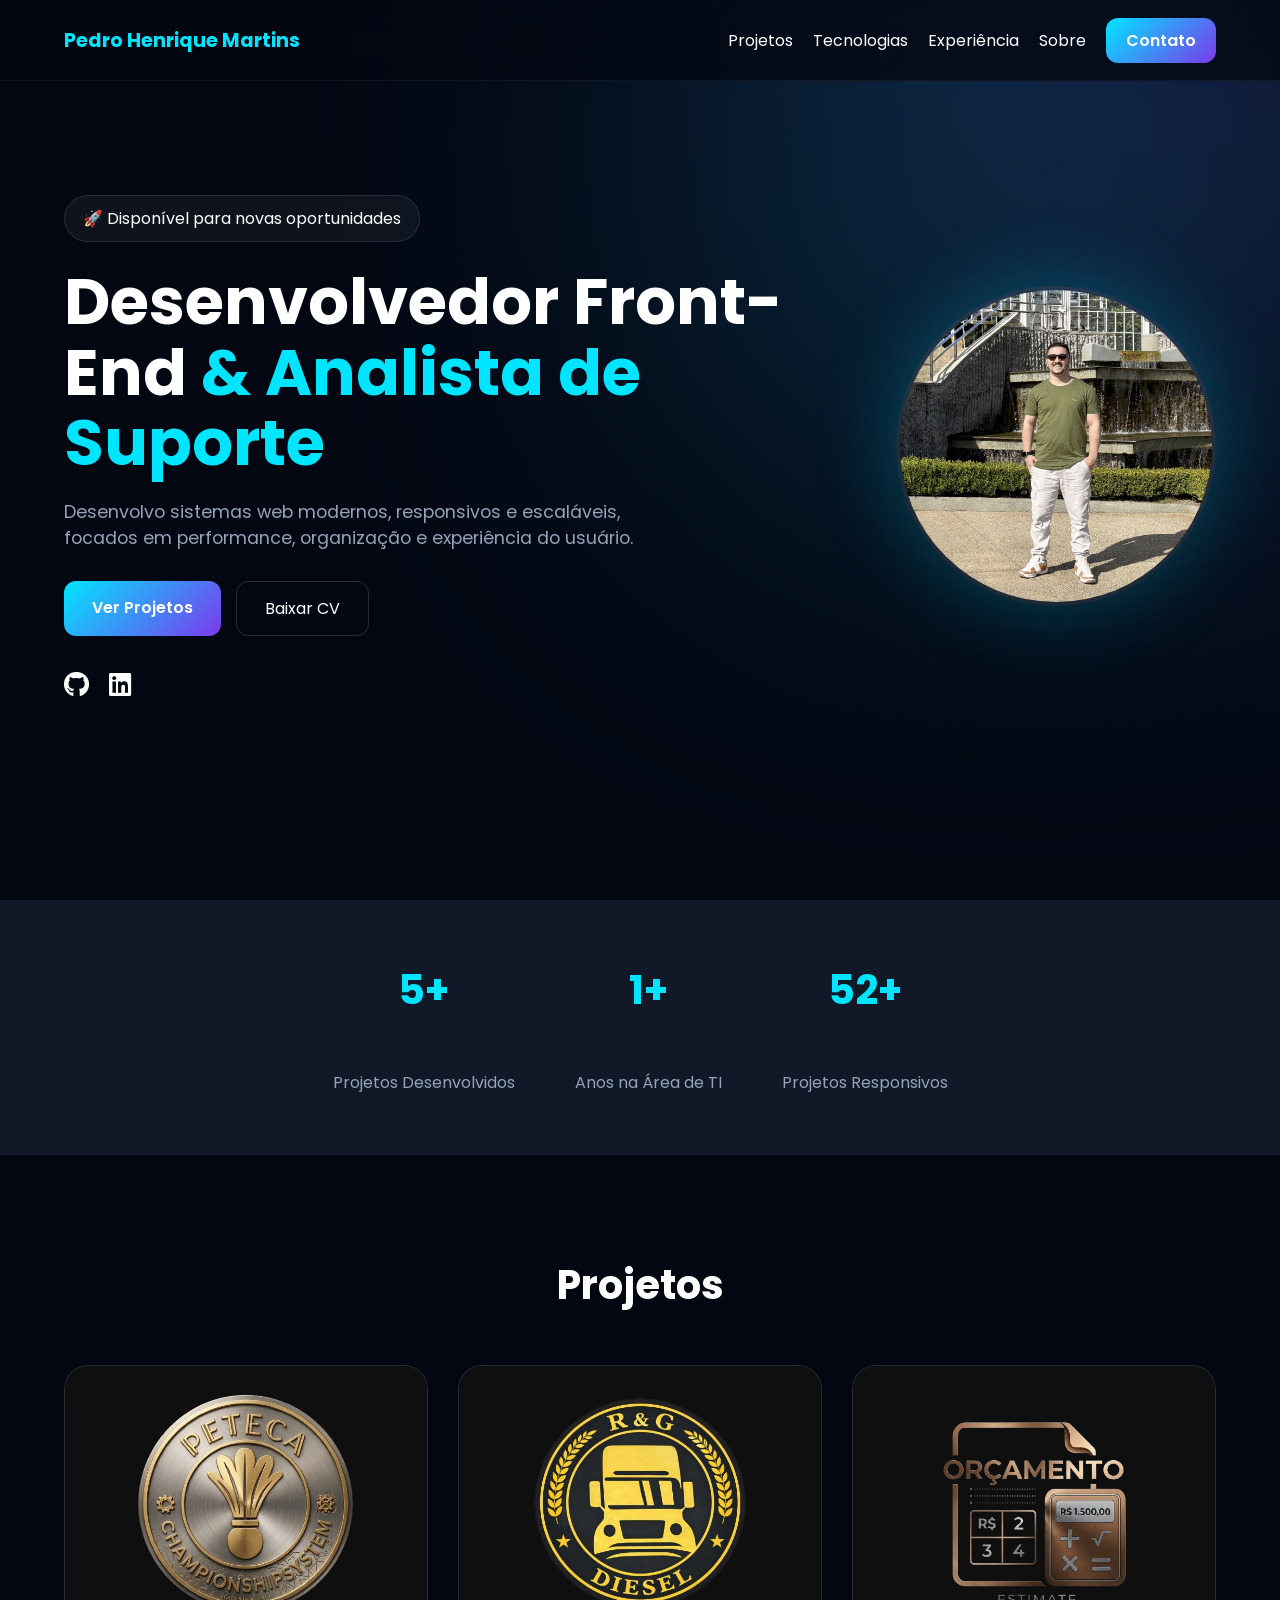
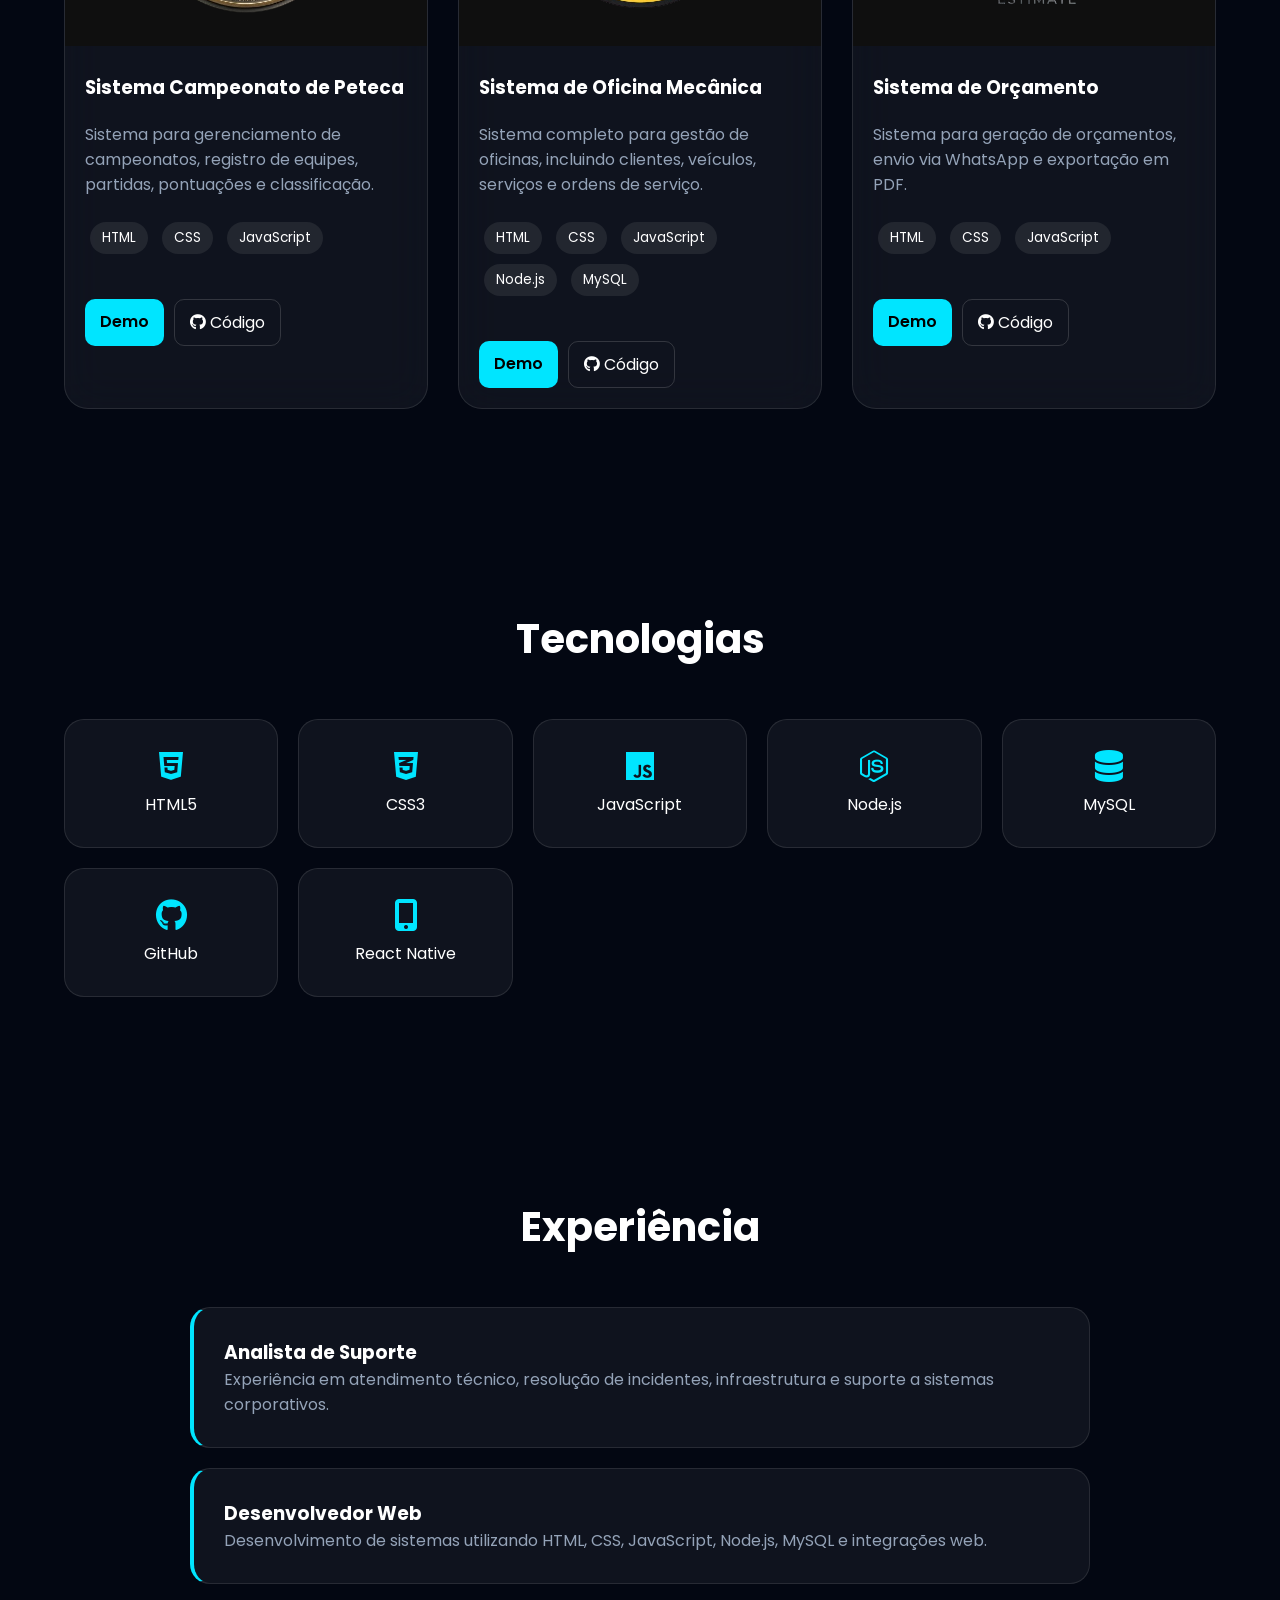
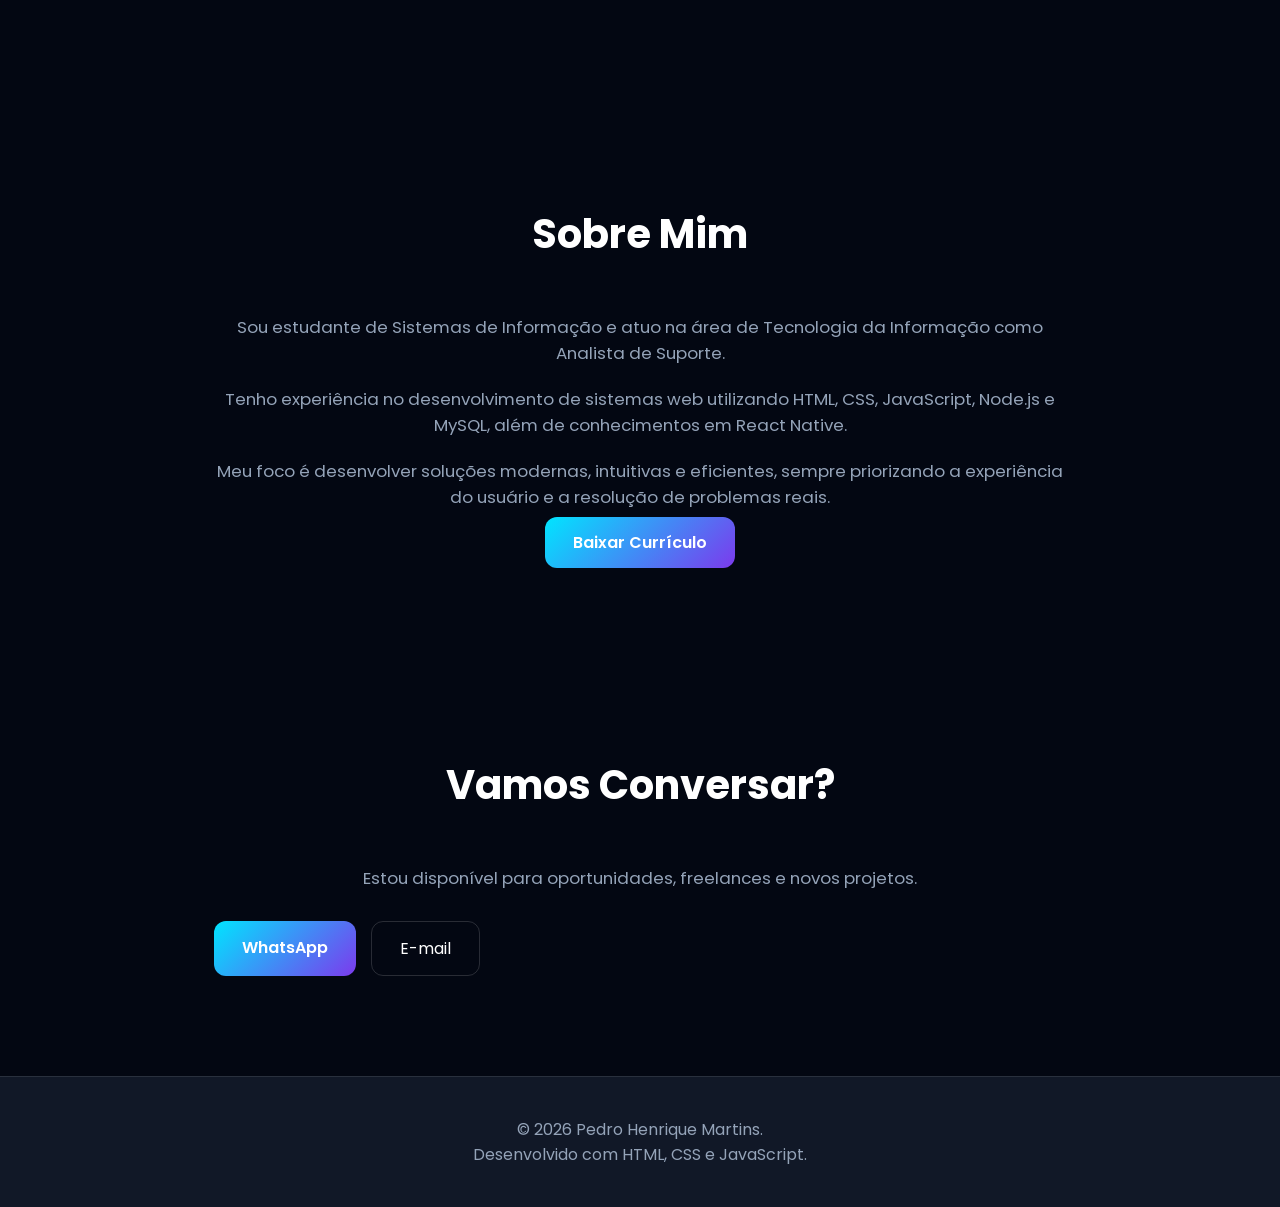
==== index.html @ ca10a2f4 "Primeiro commit" ====
<!DOCTYPE html>
<html lang="pt-BR">

<head>
    <meta charset="UTF-8">
    <meta name="viewport" content="width=device-width, initial-scale=1.0">
    <title>Pedro Henrique Martins | Desenvolvedor Full Stack</title>
    <meta name="description"
        content="Portfólio de Pedro Henrique Martins, Desenvolvedor Full Stack e Analista de Suporte.">
    <link rel="icon" type="image/png" href="pessoal.png">
    <link rel="preconnect" href="https://fonts.googleapis.com">
    <link rel="preconnect" href="https://fonts.gstatic.com" crossorigin>
    <link href="https://fonts.googleapis.com/css2?family=Poppins:wght@300;400;500;600;700;800&display=swap"
        rel="stylesheet">
    <link rel="stylesheet" href="styles.css">
    <link rel="stylesheet" href="https://cdnjs.cloudflare.com/ajax/libs/font-awesome/6.5.2/css/all.min.css">
</head>

<body>

    <!-- HEADER -->
    <header>
        <div class="container header-content">
            <h1>Pedro Henrique Martins</h1>
            <nav>
                <a href="#projetos">Projetos</a>
                <a href="#skills">Tecnologias</a>
                <a href="#experience">Experiência</a>
                <a href="#sobre">Sobre</a>
                <a href="https://wa.me/5531992346270" target="_blank" class="cta-button">
                    Contato
                </a>
            </nav>
        </div>
    </header>

    <!-- HERO -->
    <section class="hero">
        <div class="hero-background"></div>
        <div class="container hero-content">
            <div class="hero-left">
                <span class="badge">
                    🚀 Disponível para novas oportunidades
                </span>
                <h1>
                    Desenvolvedor Front-End
                    <span>& Analista de Suporte</span>
                </h1>
                <p>
                    Desenvolvo sistemas web modernos, responsivos e escaláveis,
                    focados em performance, organização e experiência do usuário.
                </p>
                <div class="hero-buttons">
                    <a href="#projetos" class="btn-primary">
                        Ver Projetos
                    </a>
                    <a href="Curriculo Pedro Henrique Martins.pdf" download class="btn-secondary">
                        Baixar CV
                    </a>
                </div>
                <div class="hero-social">
                    <a href="https://github.com/pedrohmartinsss" target="_blank">
                        <i class="fab fa-github"></i>
                    </a>
                    <a href="https://www.linkedin.com/in/pedro-martins-b8b692201" target="_blank">
                        <i class="fab fa-linkedin"></i>
                    </a>
                </div>
            </div>
            <div class="hero-right">
                <img src="Perfil.jpg" alt="Pedro Henrique Martins">
            </div>
        </div>
    </section>

    <!-- ESTATÍSTICAS -->
    <section class="stats">
        <div class="stat">
            <h2>10+</h2>
            <p>Projetos Desenvolvidos</p>
        </div>
        <div class="stat">
            <h2>2+</h2>
            <p>Anos na Área de TI</p>
        </div>
        <div class="stat">
            <h2>100%</h2>
            <p>Projetos Responsivos</p>
        </div>
    </section>

    <!-- PROJETOS -->
    <section id="projetos">
        <div class="container">
            <h2>Projetos</h2>
            <div class="projetos-grid">

                <!-- PETECA -->
                <div class="projeto-card">
                    <img src="logo peteca.png" alt="Sistema Campeonato de Peteca">
                    <h3>Sistema Campeonato de Peteca</h3>
                    <p>
                        Sistema para gerenciamento de campeonatos,
                        registro de equipes, partidas,
                        pontuações e classificação.
                    </p>
                    <div class="tecnologias">
                        <span>HTML</span>
                        <span>CSS</span>
                        <span>JavaScript</span>
                    </div>
                    <div class="project-links">
                        <a href="https://pedrohmartinsss.github.io/campeonato/menu.html" target="_blank"
                            class="link-demo">
                            Demo
                        </a>
                        <a href="https://github.com/pedrohmartinsss/campeonato" target="_blank" class="link-github">
                            <i class="fab fa-github"></i>
                            Código
                        </a>
                    </div>
                </div>

                <!-- OFICINA -->
                <div class="projeto-card">
                    <img src="logo mecanica 2.png" alt="Sistema de Oficina Mecânica">
                    <h3>Sistema de Oficina Mecânica</h3>
                    <p>
                        Sistema completo para gestão de oficinas,
                        incluindo clientes, veículos,
                        serviços e ordens de serviço.
                    </p>
                    <div class="tecnologias">
                        <span>HTML</span>
                        <span>CSS</span>
                        <span>JavaScript</span>
                        <span>Node.js</span>
                        <span>MySQL</span>
                    </div>
                    <div class="project-links">
                        <a href="https://pedrohenriquemartins1780685422027.2361793.meusitehostgator.com.br"
                            target="_blank" class="link-demo">
                            Demo
                        </a>
                        <a href="https://github.com/pedrohmartinsss/oficina" target="_blank" class="link-github">
                            <i class="fab fa-github"></i>
                            Código
                        </a>
                    </div>
                </div>

                <!-- ORÇAMENTO -->
                <div class="projeto-card">
                    <img src="orcamento.png" alt="Sistema de Orçamento">
                    <h3>Sistema de Orçamento</h3>
                    <p>
                        Sistema para geração de orçamentos,
                        envio via WhatsApp e exportação em PDF.
                    </p>
                    <div class="tecnologias">
                        <span>HTML</span>
                        <span>CSS</span>
                        <span>JavaScript</span>
                    </div>
                    <div class="project-links">
                        <a href="https://pedrohmartinsss.github.io/or-amento/orçamento.html" target="_blank"
                            class="link-demo">
                            Demo
                        </a>
                        <a href="https://github.com/pedrohmartinsss/or-amento" target="_blank" class="link-github">
                            <i class="fab fa-github"></i>
                            Código
                        </a>
                    </div>
                </div>
            </div>
        </div>
    </section>

    <!-- TECNOLOGIAS -->
    <section id="skills">
        <div class="container">
            <h2>Tecnologias</h2>
            <div class="skills-grid">
                <div class="skill">
                    <i class="fab fa-html5"></i>
                    HTML5
                </div>
                <div class="skill">
                    <i class="fab fa-css3-alt"></i>
                    CSS3
                </div>
                <div class="skill">
                    <i class="fab fa-js"></i>
                    JavaScript
                </div>
                <div class="skill">
                    <i class="fab fa-node-js"></i>
                    Node.js
                </div>
                <div class="skill">
                    <i class="fas fa-database"></i>
                    MySQL
                </div>
                <div class="skill">
                    <i class="fab fa-github"></i>
                    GitHub
                </div>
                <div class="skill">
                    <i class="fas fa-mobile-alt"></i>
                    React Native
                </div>
            </div>
        </div>
    </section>

    <!-- EXPERIÊNCIA -->
    <section id="experience">
        <div class="container">
            <h2>Experiência</h2>
            <div class="timeline">
                <div class="timeline-card">
                    <h3>Analista de Suporte</h3>
                    <p>
                        Experiência em atendimento técnico,
                        resolução de incidentes,
                        infraestrutura e suporte a sistemas corporativos.
                    </p>
                </div>
                <div class="timeline-card">
                    <h3>Desenvolvedor Web</h3>
                    <p>
                        Desenvolvimento de sistemas utilizando
                        HTML, CSS, JavaScript,
                        Node.js, MySQL e integrações web.
                    </p>
                </div>
            </div>
        </div>
    </section>

    <!-- SOBRE -->
    <section id="sobre">
        <div class="container about-content">
            <h2>Sobre Mim</h2>
            <p>
                Sou estudante de Sistemas de Informação e atuo na área de Tecnologia da Informação como Analista de
                Suporte.
            </p>
            <p>
                Tenho experiência no desenvolvimento de sistemas web utilizando HTML, CSS, JavaScript, Node.js e MySQL,
                além de conhecimentos em React Native.
            </p>
            <p>
                Meu foco é desenvolver soluções modernas, intuitivas e eficientes, sempre priorizando a experiência do
                usuário e a resolução de problemas reais.
            </p>
            <a href="Curriculo Pedro Henrique Martins.pdf" download class="btn-primary">
                Baixar Currículo
            </a>
        </div>
    </section>

    <!-- CONTATO -->
    <section id="contato">
        <div class="container about-content">
            <h2>Vamos Conversar?</h2>
            <p>
                Estou disponível para oportunidades,
                freelances e novos projetos.
            </p>
            <div class="hero-buttons">
                <a href="https://wa.me/5531992346270" target="_blank" class="btn-primary">
                    WhatsApp
                </a>
                <a href="mailto:pepehenrique007.ph@gmail.com" class="btn-secondary">
                    E-mail
                </a>
            </div>
        </div>
    </section>

    <!-- FOOTER -->
    <footer>
        <div class="container">
            <p>
                © 2026 Pedro Henrique Martins.
            </p>
            <p>
                Desenvolvido com HTML, CSS e JavaScript.
            </p>
        </div>
    </footer>
    <script src="script.js"></script>
</body>

</html>
---- styles.css ----
/* ==========================================
   RESET
========================================== */

* {
    margin: 0;
    padding: 0;
    box-sizing: border-box;
}

html {
    scroll-behavior: smooth;
}

/* ==========================================
   VARIÁVEIS
========================================== */
:root {
    --bg: #030712;
    --bg-secondary: #111827;
    --card-bg: rgba(255, 255, 255, 0.05);
    --border: rgba(255, 255, 255, 0.1);
    --text: #ffffff;
    --text-secondary: #94a3b8;
    --primary: #00e5ff;
    --primary-dark: #00b8d4;
    --accent: #7c3aed;
    --container-width: 1200px;
}

/* ==========================================
   BODY
========================================== */
body {
    font-family: 'Poppins', sans-serif;
    background: var(--bg);
    color: var(--text);
    overflow-x: hidden;
}

/* ==========================================
   CONTAINER
========================================== */
.container {
    max-width: var(--container-width);
    margin: 0 auto;
    padding: 0 24px;
}

/* ==========================================
   HEADER
========================================== */
header {
    position: fixed;
    width: 100%;
    top: 0;
    z-index: 999;
    backdrop-filter: blur(20px);
    background: rgba(3, 7, 18, .75);
    border-bottom: 1px solid rgba(255, 255, 255, .05);
}

.header-content {
    display: flex;
    justify-content: space-between;
    align-items: center;
    min-height: 80px;
}

header h1 {
    color: var(--primary);
    font-size: 1.2rem;
    font-weight: 700;
}

nav {
    display: flex;
    align-items: center;
    gap: 20px;
}

nav a {
    color: white;
    text-decoration: none;
    transition: .3s;
}

nav a:hover {
    color: var(--primary);
}

.cta-button {
    padding: 10px 20px;
    border-radius: 12px;
    background: linear-gradient(135deg,
            var(--primary),
            var(--accent));

    color: white !important;
    font-weight: 600;
}

/* ==========================================
   HERO
========================================== */
.hero {
    min-height: 100vh;
    display: flex;
    align-items: center;
    position: relative;
    overflow: hidden;
    padding-top: 100px;
}

.hero-background {
    position: absolute;
    width: 700px;
    height: 700px;
    background: linear-gradient(45deg,
            var(--primary),
            var(--accent));
    filter: blur(180px);
    opacity: .25;
    top: -250px;
    right: -150px;
}

.hero-content {
    display: flex;
    justify-content: space-between;
    align-items: center;
    gap: 60px;
    position: relative;
    z-index: 2;
}

.hero-left {
    flex: 1;
}

.badge {
    display: inline-flex;
    padding: 10px 18px;
    border-radius: 999px;
    border: 1px solid rgba(255, 255, 255, .1);
    background: rgba(255, 255, 255, .05);
    margin-bottom: 25px;
}

.hero-left h1 {
    font-size: 4rem;
    line-height: 1.1;
    margin-bottom: 20px;
}

.hero-left h1 span {
    color: var(--primary);
}

.hero-left p {
    color: var(--text-secondary);
    font-size: 1.1rem;
    max-width: 600px;
}

.hero-buttons {
    display: flex;
    gap: 15px;
    margin-top: 30px;
    flex-wrap: wrap;
}

.btn-primary {
    text-decoration: none;
    padding: 14px 28px;
    border-radius: 12px;
    background: linear-gradient(135deg,
            var(--primary),
            var(--accent));

    color: white;
    font-weight: 600;
}

.btn-secondary {
    text-decoration: none;
    padding: 14px 28px;
    border-radius: 12px;
    border: 1px solid rgba(255, 255, 255, .15);
    color: white;
}

.hero-right img {
    width: 320px;
    height: 320px;
    object-fit: cover;
    border-radius: 50%;
    border: 4px solid rgba(255, 255, 255, .1);
    box-shadow: 0 0 80px rgba(0, 229, 255, .25);
}

.hero-social {
    margin-top: 30px;
    display: flex;
    gap: 20px;
}

.hero-social a {
    color: white;
    font-size: 1.6rem;
    transition: .3s;
}

.hero-social a:hover {
    color: var(--primary);
    transform: translateY(-3px);
}

/* ==========================================
   STATS
========================================== */
.stats {
    display: flex;
    justify-content: center;
    gap: 60px;
    padding: 60px 20px;
    background: var(--bg-secondary);
}

.stat {
    text-align: center;
}

.stat h2 {
    font-size: 2.5rem;
    color: var(--primary);
}

.stat p {
    color: var(--text-secondary);
}

/* ==========================================
   SEÇÕES
========================================== */
section {
    padding: 100px 0;
}

section h2 {
    text-align: center;
    font-size: 2.5rem;
    margin-bottom: 50px;
}

/* ==========================================
   PROJETOS
========================================== */
.projetos-grid {
    display: grid;
    grid-template-columns: repeat(auto-fit, minmax(320px, 1fr));
    gap: 30px;
}

.projeto-card {
    background: var(--card-bg);
    backdrop-filter: blur(20px);
    border: 1px solid var(--border);
    border-radius: 24px;
    overflow: hidden;
    transition: .4s;
}

.projeto-card:hover {
    transform: translateY(-10px);
    box-shadow: 0 15px 40px rgba(0, 229, 255, .15);
}

.projeto-card img {
    width: 100%;
    height: 280px;
    object-fit: cover;
}

.projeto-card h3 {
    padding: 20px;
}

.projeto-card p {
    padding: 0 20px;
    color: var(--text-secondary);
}

.projeto-card img {
    width: 100%;
    height: 280px;
    object-fit: contain;
    background: #0f0f0f;
    /* ou transparente */
    padding: 10px;
}

.tecnologias {
    padding: 20px;
}

.tecnologias span {
    display: inline-block;
    margin: 5px;
    padding: 6px 12px;
    border-radius: 20px;
    background: rgba(255, 255, 255, .08);
    color: white;
    font-size: .85rem;
}

.project-links {
    display: flex;
    gap: 10px;
    padding: 20px;
}

.link-demo {
    text-decoration: none;
    background: var(--primary);
    color: #000;
    padding: 10px 15px;
    border-radius: 10px;
    font-weight: 600;
}

.link-github {
    text-decoration: none;
    color: white;
    border: 1px solid rgba(255, 255, 255, .15);
    padding: 10px 15px;
    border-radius: 10px;
}

/* ==========================================
   SKILLS
========================================== */
.skills-grid {
    display: grid;
    grid-template-columns: repeat(auto-fit, minmax(180px, 1fr));
    gap: 20px;
}

.skill {
    background: var(--card-bg);
    border: 1px solid var(--border);
    border-radius: 20px;
    padding: 30px;
    text-align: center;
    transition: .3s;
}

.skill:hover {
    transform: translateY(-8px);
    border-color: var(--primary);
}

.skill i {
    font-size: 2rem;
    margin-bottom: 10px;
    color: var(--primary);
    display: block;
}

/* ==========================================
   EXPERIÊNCIA
========================================== */
.timeline {
    max-width: 900px;
    margin: auto;
}

.timeline-card {
    background: var(--card-bg);
    border: 1px solid var(--border);
    border-left: 4px solid var(--primary);
    border-radius: 20px;
    padding: 30px;
    margin-bottom: 20px;
}

.timeline-card p {
    color: var(--text-secondary);
}

/* ==========================================
   SOBRE
========================================== */
.about-content {
    max-width: 900px;
    margin: auto;
    text-align: center;
}

.about-content p {
    color: var(--text-secondary);
    margin-bottom: 20px;
    font-size: 1.05rem;
}

/* ==========================================
   ANIMAÇÕES
========================================== */
.hidden-element {
    opacity: 0;
    transform: translateY(40px);
    transition:
        opacity .8s ease,
        transform .8s ease;
}

.show {
    opacity: 1;
    transform: translateY(0);
}

nav a.active {
    color: var(--primary);
}

/* ==========================================
   FOOTER
========================================== */
footer {
    padding: 40px 20px;
    text-align: center;
    border-top: 1px solid var(--border);
    background: var(--bg-secondary);
}

footer p {
    color: var(--text-secondary);
}

/* ==========================================
   RESPONSIVO
========================================== */
@media (max-width: 768px) {

    .header-content {
        flex-direction: column;
        padding: 20px 0;
    }

    nav {
        flex-wrap: wrap;
        justify-content: center;
    }

    .hero-content {
        flex-direction: column;
        text-align: center;
    }

    .hero-left h1 {
        font-size: 2.6rem;
    }

    .hero-right img {
        width: 220px;
        height: 220px;
    }

    .stats {
        flex-direction: column;
        gap: 20px;
    }

    .project-links {
        flex-direction: column;
    }
}
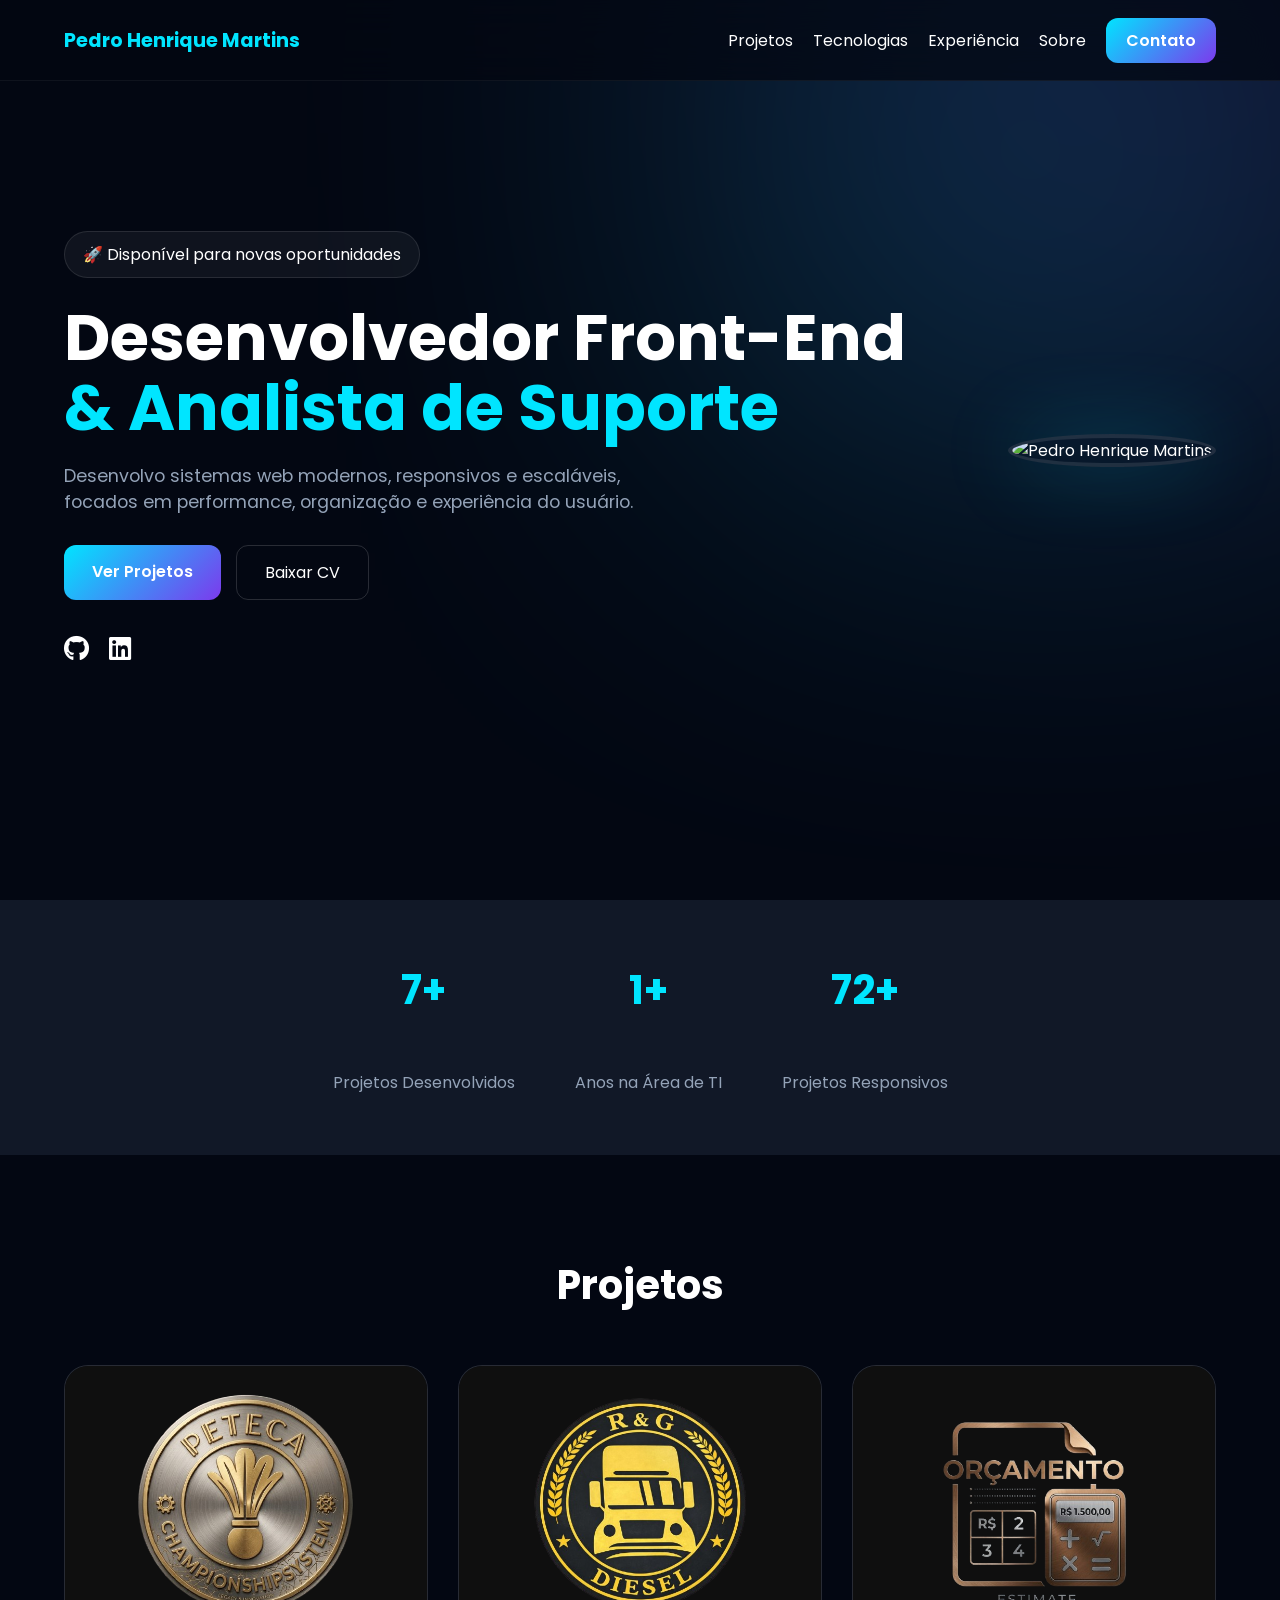
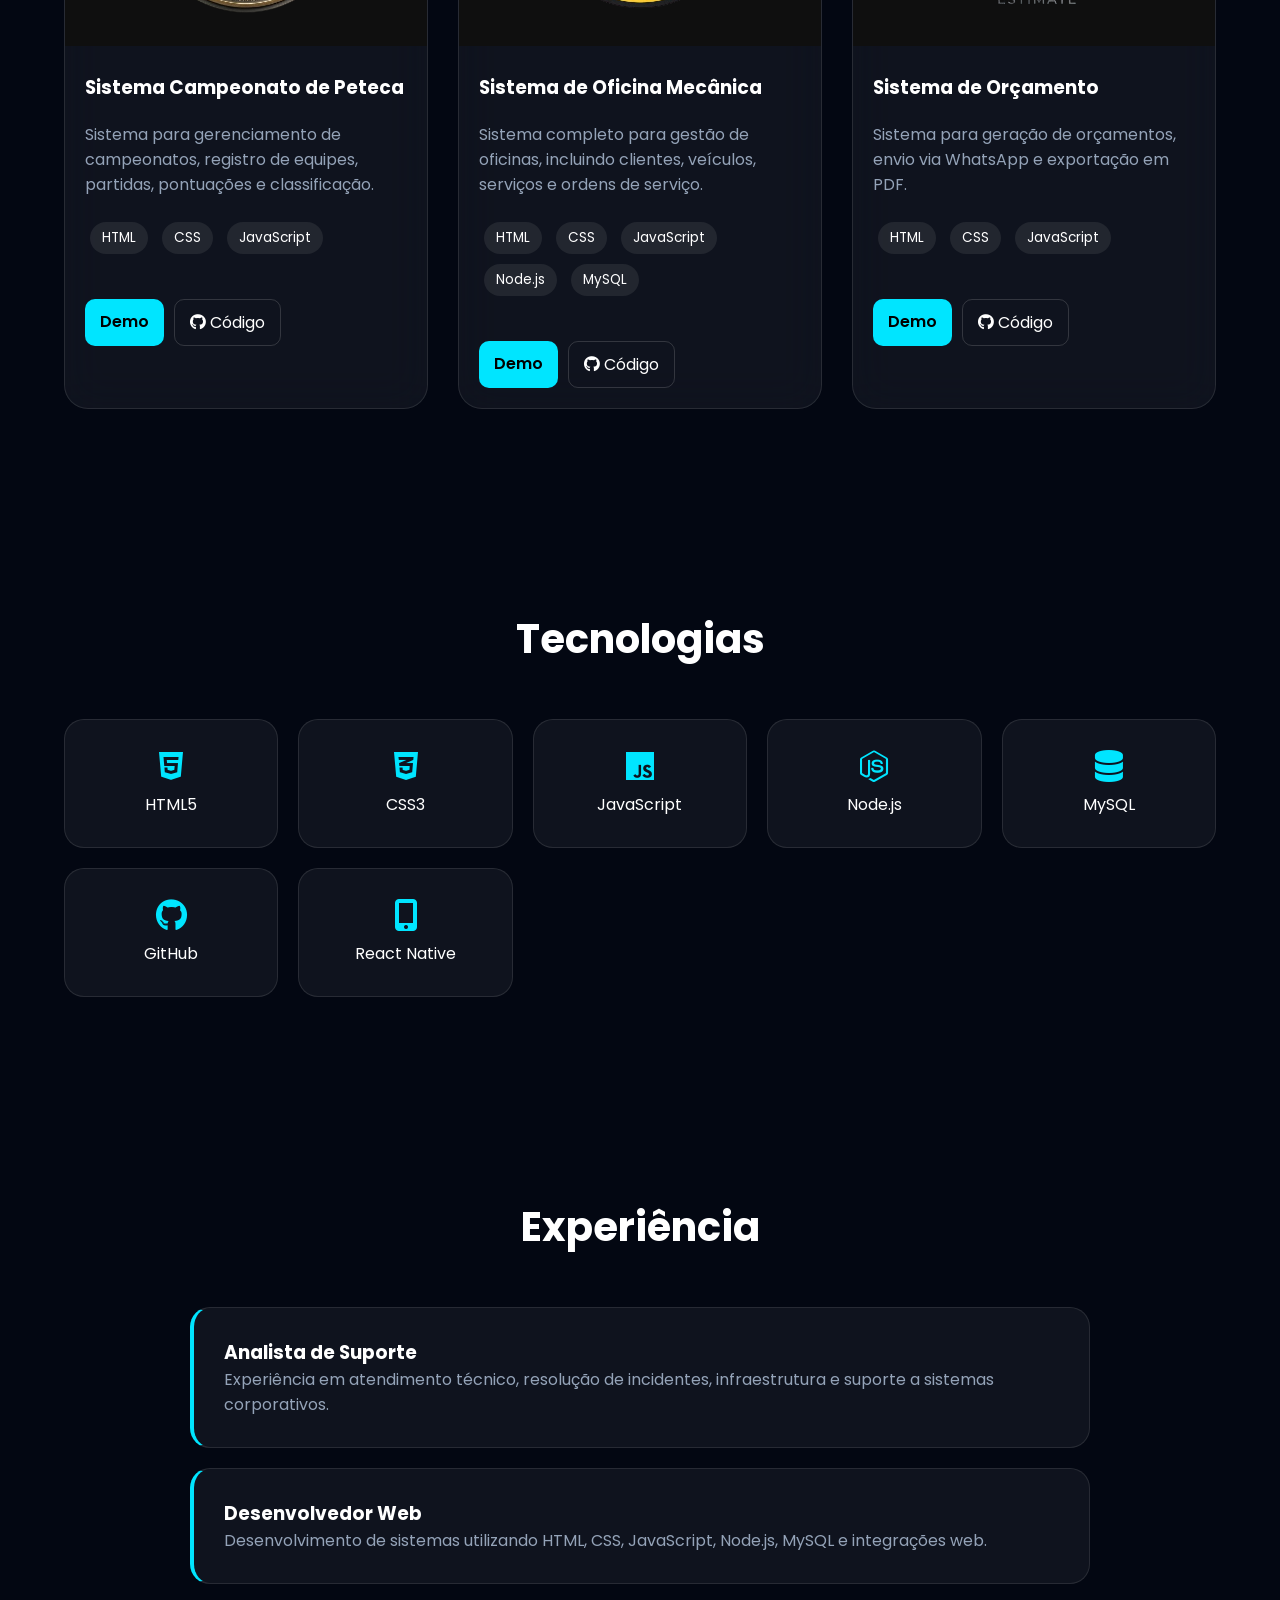
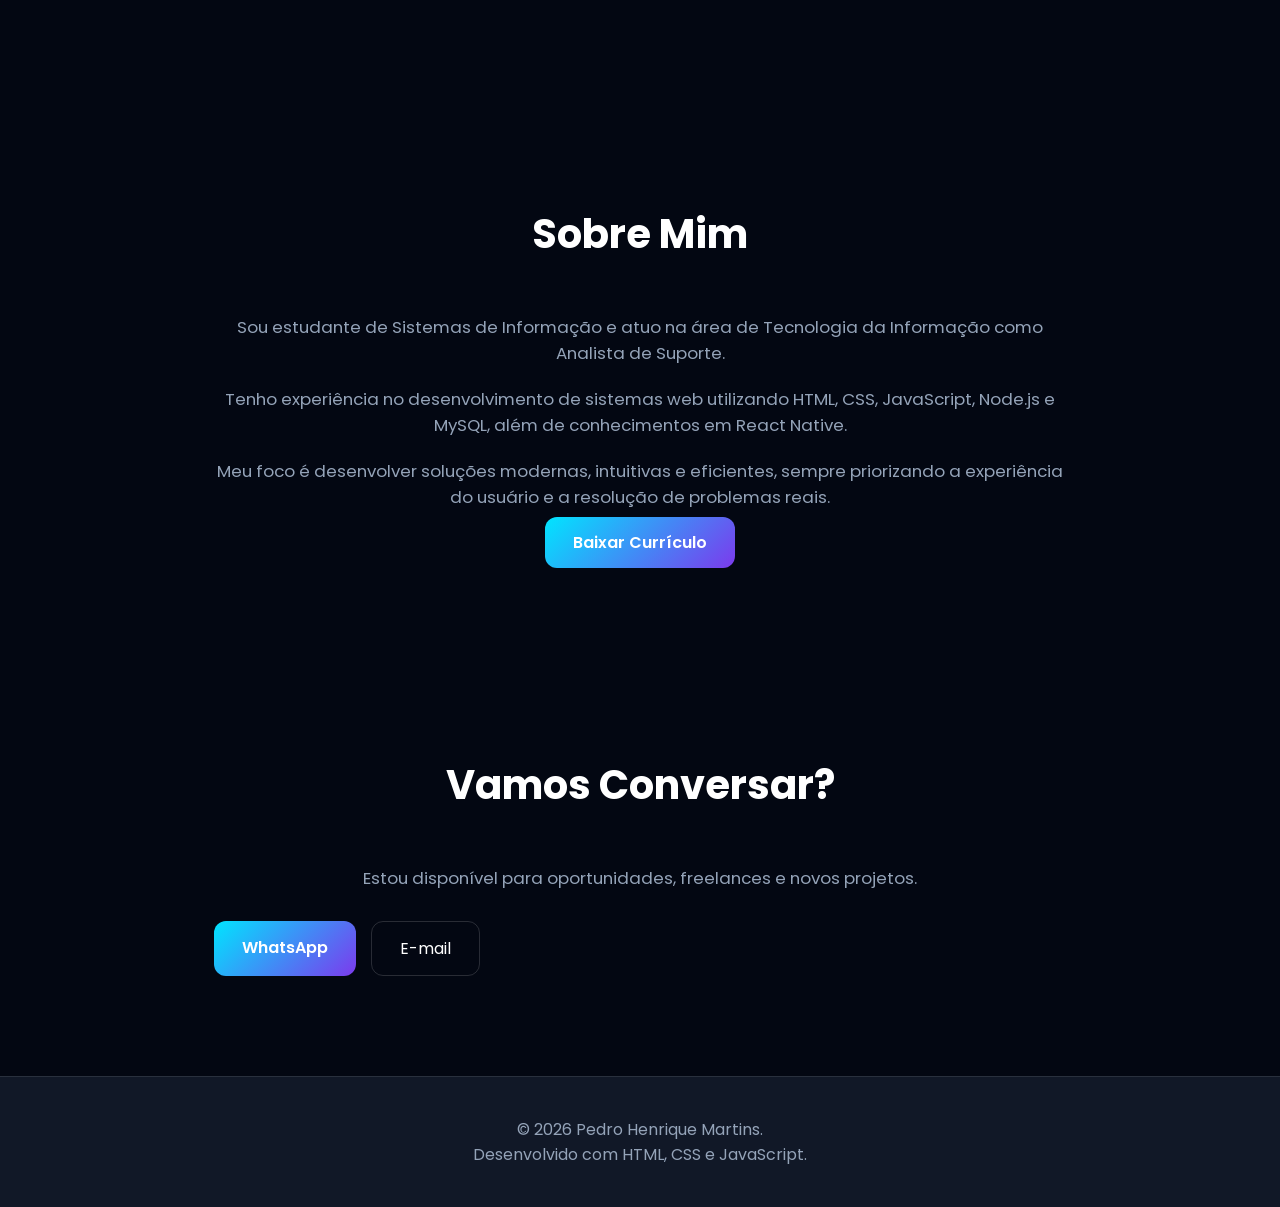
==== commit 9a676a4a: "Alteração dos caminhos dos arquivos" ====
--- a/index.html
+++ b/index.html
@@ -7,12 +7,12 @@
     <title>Pedro Henrique Martins | Desenvolvedor Full Stack</title>
     <meta name="description"
         content="Portfólio de Pedro Henrique Martins, Desenvolvedor Full Stack e Analista de Suporte.">
-    <link rel="icon" type="image/png" href="pessoal.png">
+    <link rel="icon" type="image/png" href="./Imagens/pessoal.png">
     <link rel="preconnect" href="https://fonts.googleapis.com">
     <link rel="preconnect" href="https://fonts.gstatic.com" crossorigin>
     <link href="https://fonts.googleapis.com/css2?family=Poppins:wght@300;400;500;600;700;800&display=swap"
         rel="stylesheet">
-    <link rel="stylesheet" href="styles.css">
+    <link rel="stylesheet" href="./CSS/styles.css">
     <link rel="stylesheet" href="https://cdnjs.cloudflare.com/ajax/libs/font-awesome/6.5.2/css/all.min.css">
 </head>
 
@@ -68,7 +68,7 @@
                 </div>
             </div>
             <div class="hero-right">
-                <img src="Perfil.jpg" alt="Pedro Henrique Martins">
+                <img src="./Images/Perfil.jpg" alt="Pedro Henrique Martins">
             </div>
         </div>
     </section>
@@ -97,7 +97,7 @@
 
                 <!-- PETECA -->
                 <div class="projeto-card">
-                    <img src="logo peteca.png" alt="Sistema Campeonato de Peteca">
+                    <img src="./Imagens/logo peteca.png" alt="Sistema Campeonato de Peteca">
                     <h3>Sistema Campeonato de Peteca</h3>
                     <p>
                         Sistema para gerenciamento de campeonatos,
@@ -123,7 +123,7 @@
 
                 <!-- OFICINA -->
                 <div class="projeto-card">
-                    <img src="logo mecanica 2.png" alt="Sistema de Oficina Mecânica">
+                    <img src="./Imagens/logo mecanica 2.png" alt="Sistema de Oficina Mecânica">
                     <h3>Sistema de Oficina Mecânica</h3>
                     <p>
                         Sistema completo para gestão de oficinas,
@@ -151,7 +151,7 @@
 
                 <!-- ORÇAMENTO -->
                 <div class="projeto-card">
-                    <img src="orcamento.png" alt="Sistema de Orçamento">
+                    <img src="./Imagens/orcamento.png" alt="Sistema de Orçamento">
                     <h3>Sistema de Orçamento</h3>
                     <p>
                         Sistema para geração de orçamentos,
@@ -255,7 +255,7 @@
                 Meu foco é desenvolver soluções modernas, intuitivas e eficientes, sempre priorizando a experiência do
                 usuário e a resolução de problemas reais.
             </p>
-            <a href="Curriculo Pedro Henrique Martins.pdf" download class="btn-primary">
+            <a href="./PDF/Curriculo Pedro Henrique Martins.pdf" download class="btn-primary">
                 Baixar Currículo
             </a>
         </div>
@@ -291,7 +291,7 @@
             </p>
         </div>
     </footer>
-    <script src="script.js"></script>
+    <script src="./JS/script.js"></script>
 </body>
 
 </html>
--- a/CSS/styles.css
+++ b/CSS/styles.css
@@ -0,0 +1,477 @@
+/* ==========================================
+   RESET
+========================================== */
+
+* {
+    margin: 0;
+    padding: 0;
+    box-sizing: border-box;
+}
+
+html {
+    scroll-behavior: smooth;
+}
+
+/* ==========================================
+   VARIÁVEIS
+========================================== */
+:root {
+    --bg: #030712;
+    --bg-secondary: #111827;
+    --card-bg: rgba(255, 255, 255, 0.05);
+    --border: rgba(255, 255, 255, 0.1);
+    --text: #ffffff;
+    --text-secondary: #94a3b8;
+    --primary: #00e5ff;
+    --primary-dark: #00b8d4;
+    --accent: #7c3aed;
+    --container-width: 1200px;
+}
+
+/* ==========================================
+   BODY
+========================================== */
+body {
+    font-family: 'Poppins', sans-serif;
+    background: var(--bg);
+    color: var(--text);
+    overflow-x: hidden;
+}
+
+/* ==========================================
+   CONTAINER
+========================================== */
+.container {
+    max-width: var(--container-width);
+    margin: 0 auto;
+    padding: 0 24px;
+}
+
+/* ==========================================
+   HEADER
+========================================== */
+header {
+    position: fixed;
+    width: 100%;
+    top: 0;
+    z-index: 999;
+    backdrop-filter: blur(20px);
+    background: rgba(3, 7, 18, .75);
+    border-bottom: 1px solid rgba(255, 255, 255, .05);
+}
+
+.header-content {
+    display: flex;
+    justify-content: space-between;
+    align-items: center;
+    min-height: 80px;
+}
+
+header h1 {
+    color: var(--primary);
+    font-size: 1.2rem;
+    font-weight: 700;
+}
+
+nav {
+    display: flex;
+    align-items: center;
+    gap: 20px;
+}
+
+nav a {
+    color: white;
+    text-decoration: none;
+    transition: .3s;
+}
+
+nav a:hover {
+    color: var(--primary);
+}
+
+.cta-button {
+    padding: 10px 20px;
+    border-radius: 12px;
+    background: linear-gradient(135deg,
+            var(--primary),
+            var(--accent));
+
+    color: white !important;
+    font-weight: 600;
+}
+
+/* ==========================================
+   HERO
+========================================== */
+.hero {
+    min-height: 100vh;
+    display: flex;
+    align-items: center;
+    position: relative;
+    overflow: hidden;
+    padding-top: 100px;
+}
+
+.hero-background {
+    position: absolute;
+    width: 700px;
+    height: 700px;
+    background: linear-gradient(45deg,
+            var(--primary),
+            var(--accent));
+    filter: blur(180px);
+    opacity: .25;
+    top: -250px;
+    right: -150px;
+}
+
+.hero-content {
+    display: flex;
+    justify-content: space-between;
+    align-items: center;
+    gap: 60px;
+    position: relative;
+    z-index: 2;
+}
+
+.hero-left {
+    flex: 1;
+}
+
+.badge {
+    display: inline-flex;
+    padding: 10px 18px;
+    border-radius: 999px;
+    border: 1px solid rgba(255, 255, 255, .1);
+    background: rgba(255, 255, 255, .05);
+    margin-bottom: 25px;
+}
+
+.hero-left h1 {
+    font-size: 4rem;
+    line-height: 1.1;
+    margin-bottom: 20px;
+}
+
+.hero-left h1 span {
+    color: var(--primary);
+}
+
+.hero-left p {
+    color: var(--text-secondary);
+    font-size: 1.1rem;
+    max-width: 600px;
+}
+
+.hero-buttons {
+    display: flex;
+    gap: 15px;
+    margin-top: 30px;
+    flex-wrap: wrap;
+}
+
+.btn-primary {
+    text-decoration: none;
+    padding: 14px 28px;
+    border-radius: 12px;
+    background: linear-gradient(135deg,
+            var(--primary),
+            var(--accent));
+
+    color: white;
+    font-weight: 600;
+}
+
+.btn-secondary {
+    text-decoration: none;
+    padding: 14px 28px;
+    border-radius: 12px;
+    border: 1px solid rgba(255, 255, 255, .15);
+    color: white;
+}
+
+.hero-right img {
+    width: 320px;
+    height: 320px;
+    object-fit: cover;
+    border-radius: 50%;
+    border: 4px solid rgba(255, 255, 255, .1);
+    box-shadow: 0 0 80px rgba(0, 229, 255, .25);
+}
+
+.hero-social {
+    margin-top: 30px;
+    display: flex;
+    gap: 20px;
+}
+
+.hero-social a {
+    color: white;
+    font-size: 1.6rem;
+    transition: .3s;
+}
+
+.hero-social a:hover {
+    color: var(--primary);
+    transform: translateY(-3px);
+}
+
+/* ==========================================
+   STATS
+========================================== */
+.stats {
+    display: flex;
+    justify-content: center;
+    gap: 60px;
+    padding: 60px 20px;
+    background: var(--bg-secondary);
+}
+
+.stat {
+    text-align: center;
+}
+
+.stat h2 {
+    font-size: 2.5rem;
+    color: var(--primary);
+}
+
+.stat p {
+    color: var(--text-secondary);
+}
+
+/* ==========================================
+   SEÇÕES
+========================================== */
+section {
+    padding: 100px 0;
+}
+
+section h2 {
+    text-align: center;
+    font-size: 2.5rem;
+    margin-bottom: 50px;
+}
+
+/* ==========================================
+   PROJETOS
+========================================== */
+.projetos-grid {
+    display: grid;
+    grid-template-columns: repeat(auto-fit, minmax(320px, 1fr));
+    gap: 30px;
+}
+
+.projeto-card {
+    background: var(--card-bg);
+    backdrop-filter: blur(20px);
+    border: 1px solid var(--border);
+    border-radius: 24px;
+    overflow: hidden;
+    transition: .4s;
+}
+
+.projeto-card:hover {
+    transform: translateY(-10px);
+    box-shadow: 0 15px 40px rgba(0, 229, 255, .15);
+}
+
+.projeto-card img {
+    width: 100%;
+    height: 280px;
+    object-fit: cover;
+}
+
+.projeto-card h3 {
+    padding: 20px;
+}
+
+.projeto-card p {
+    padding: 0 20px;
+    color: var(--text-secondary);
+}
+
+.projeto-card img {
+    width: 100%;
+    height: 280px;
+    object-fit: contain;
+    background: #0f0f0f;
+    /* ou transparente */
+    padding: 10px;
+}
+
+.tecnologias {
+    padding: 20px;
+}
+
+.tecnologias span {
+    display: inline-block;
+    margin: 5px;
+    padding: 6px 12px;
+    border-radius: 20px;
+    background: rgba(255, 255, 255, .08);
+    color: white;
+    font-size: .85rem;
+}
+
+.project-links {
+    display: flex;
+    gap: 10px;
+    padding: 20px;
+}
+
+.link-demo {
+    text-decoration: none;
+    background: var(--primary);
+    color: #000;
+    padding: 10px 15px;
+    border-radius: 10px;
+    font-weight: 600;
+}
+
+.link-github {
+    text-decoration: none;
+    color: white;
+    border: 1px solid rgba(255, 255, 255, .15);
+    padding: 10px 15px;
+    border-radius: 10px;
+}
+
+/* ==========================================
+   SKILLS
+========================================== */
+.skills-grid {
+    display: grid;
+    grid-template-columns: repeat(auto-fit, minmax(180px, 1fr));
+    gap: 20px;
+}
+
+.skill {
+    background: var(--card-bg);
+    border: 1px solid var(--border);
+    border-radius: 20px;
+    padding: 30px;
+    text-align: center;
+    transition: .3s;
+}
+
+.skill:hover {
+    transform: translateY(-8px);
+    border-color: var(--primary);
+}
+
+.skill i {
+    font-size: 2rem;
+    margin-bottom: 10px;
+    color: var(--primary);
+    display: block;
+}
+
+/* ==========================================
+   EXPERIÊNCIA
+========================================== */
+.timeline {
+    max-width: 900px;
+    margin: auto;
+}
+
+.timeline-card {
+    background: var(--card-bg);
+    border: 1px solid var(--border);
+    border-left: 4px solid var(--primary);
+    border-radius: 20px;
+    padding: 30px;
+    margin-bottom: 20px;
+}
+
+.timeline-card p {
+    color: var(--text-secondary);
+}
+
+/* ==========================================
+   SOBRE
+========================================== */
+.about-content {
+    max-width: 900px;
+    margin: auto;
+    text-align: center;
+}
+
+.about-content p {
+    color: var(--text-secondary);
+    margin-bottom: 20px;
+    font-size: 1.05rem;
+}
+
+/* ==========================================
+   ANIMAÇÕES
+========================================== */
+.hidden-element {
+    opacity: 0;
+    transform: translateY(40px);
+    transition:
+        opacity .8s ease,
+        transform .8s ease;
+}
+
+.show {
+    opacity: 1;
+    transform: translateY(0);
+}
+
+nav a.active {
+    color: var(--primary);
+}
+
+/* ==========================================
+   FOOTER
+========================================== */
+footer {
+    padding: 40px 20px;
+    text-align: center;
+    border-top: 1px solid var(--border);
+    background: var(--bg-secondary);
+}
+
+footer p {
+    color: var(--text-secondary);
+}
+
+/* ==========================================
+   RESPONSIVO
+========================================== */
+@media (max-width: 768px) {
+
+    .header-content {
+        flex-direction: column;
+        padding: 20px 0;
+    }
+
+    nav {
+        flex-wrap: wrap;
+        justify-content: center;
+    }
+
+    .hero-content {
+        flex-direction: column;
+        text-align: center;
+    }
+
+    .hero-left h1 {
+        font-size: 2.6rem;
+    }
+
+    .hero-right img {
+        width: 220px;
+        height: 220px;
+    }
+
+    .stats {
+        flex-direction: column;
+        gap: 20px;
+    }
+
+    .project-links {
+        flex-direction: column;
+    }
+}
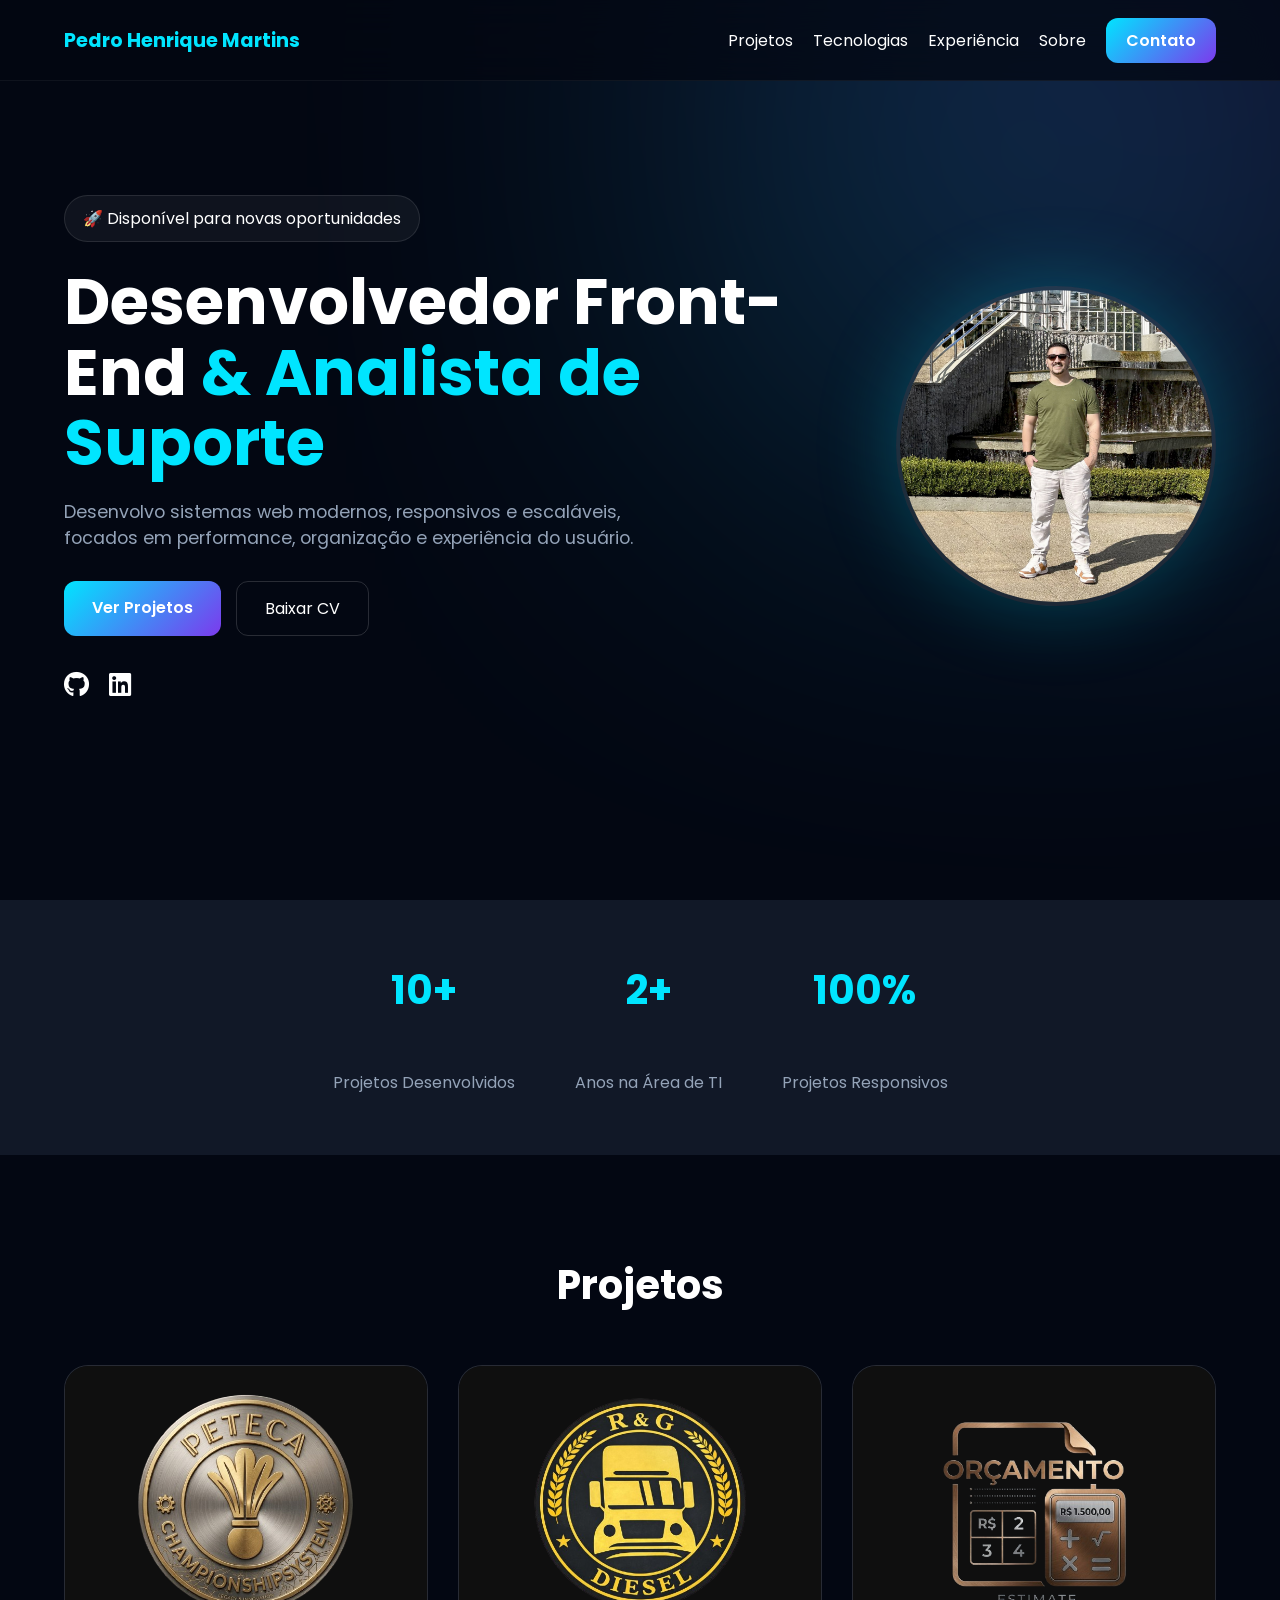
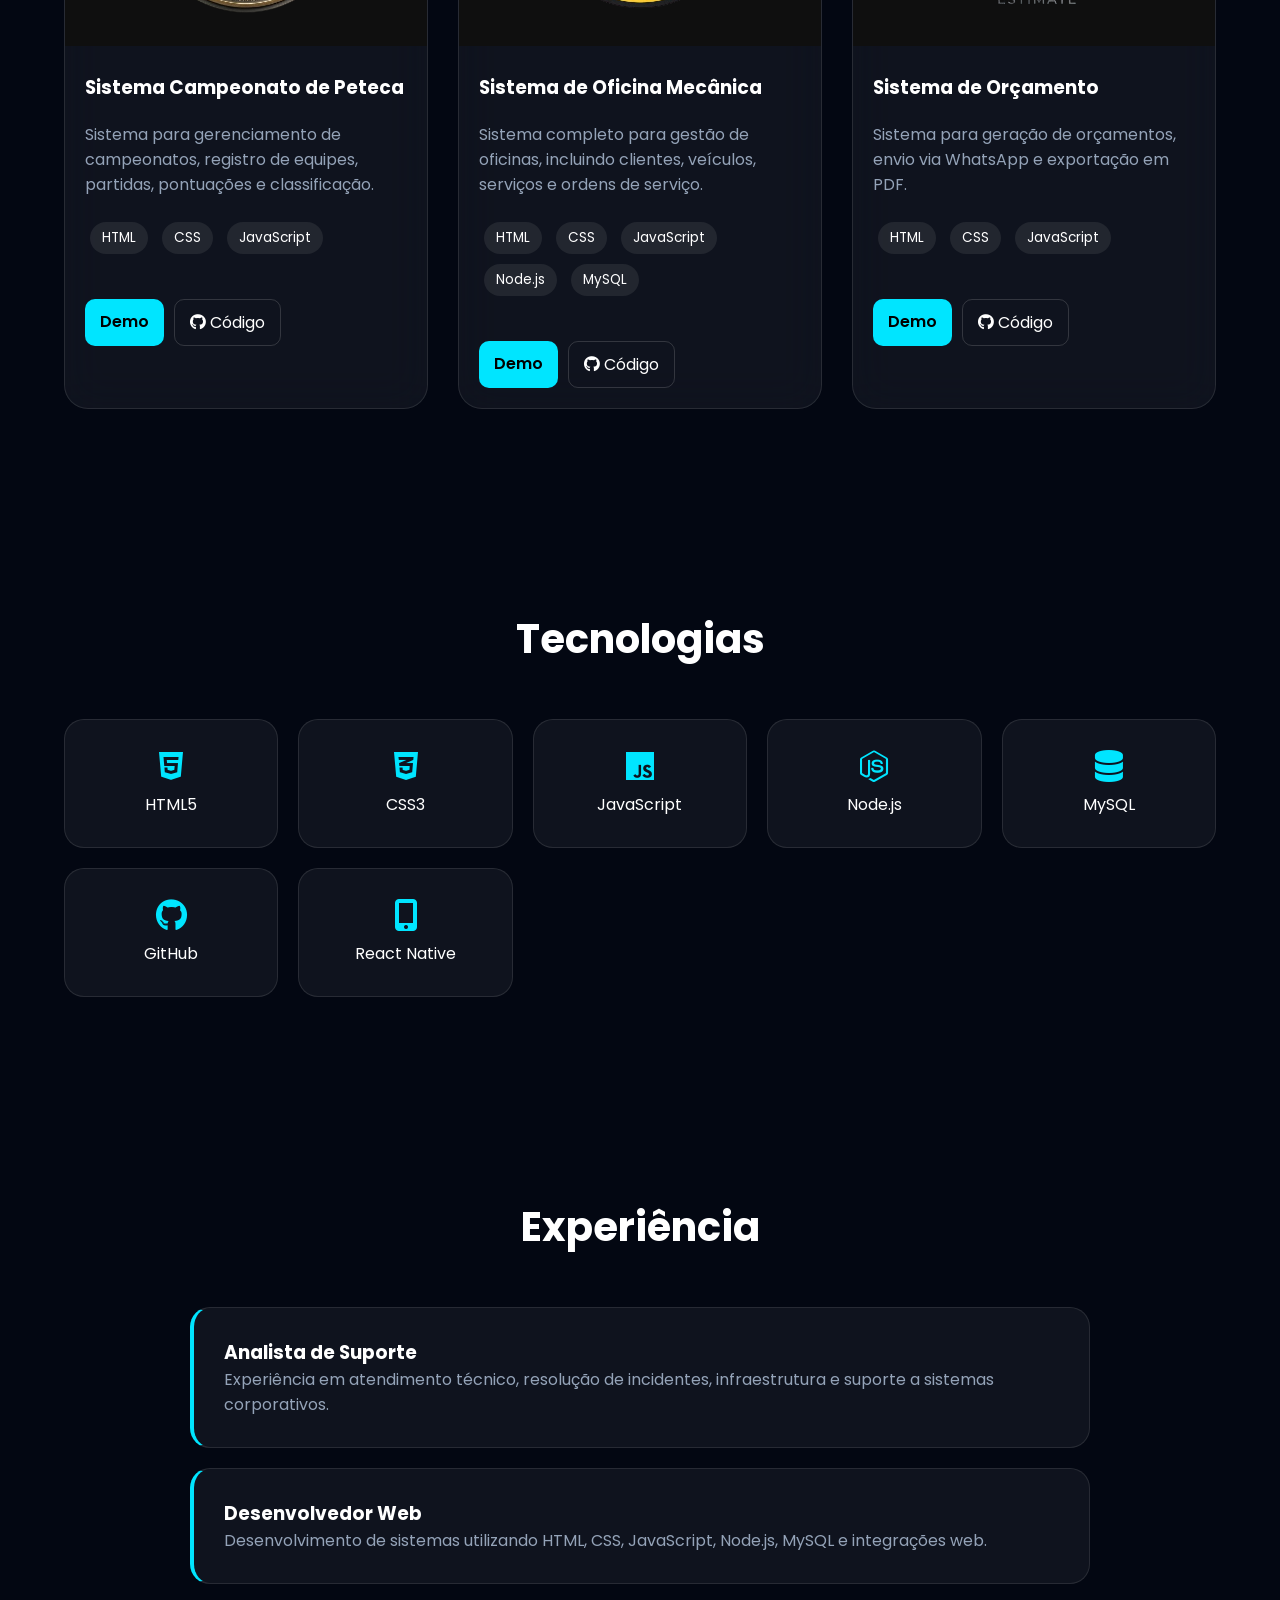
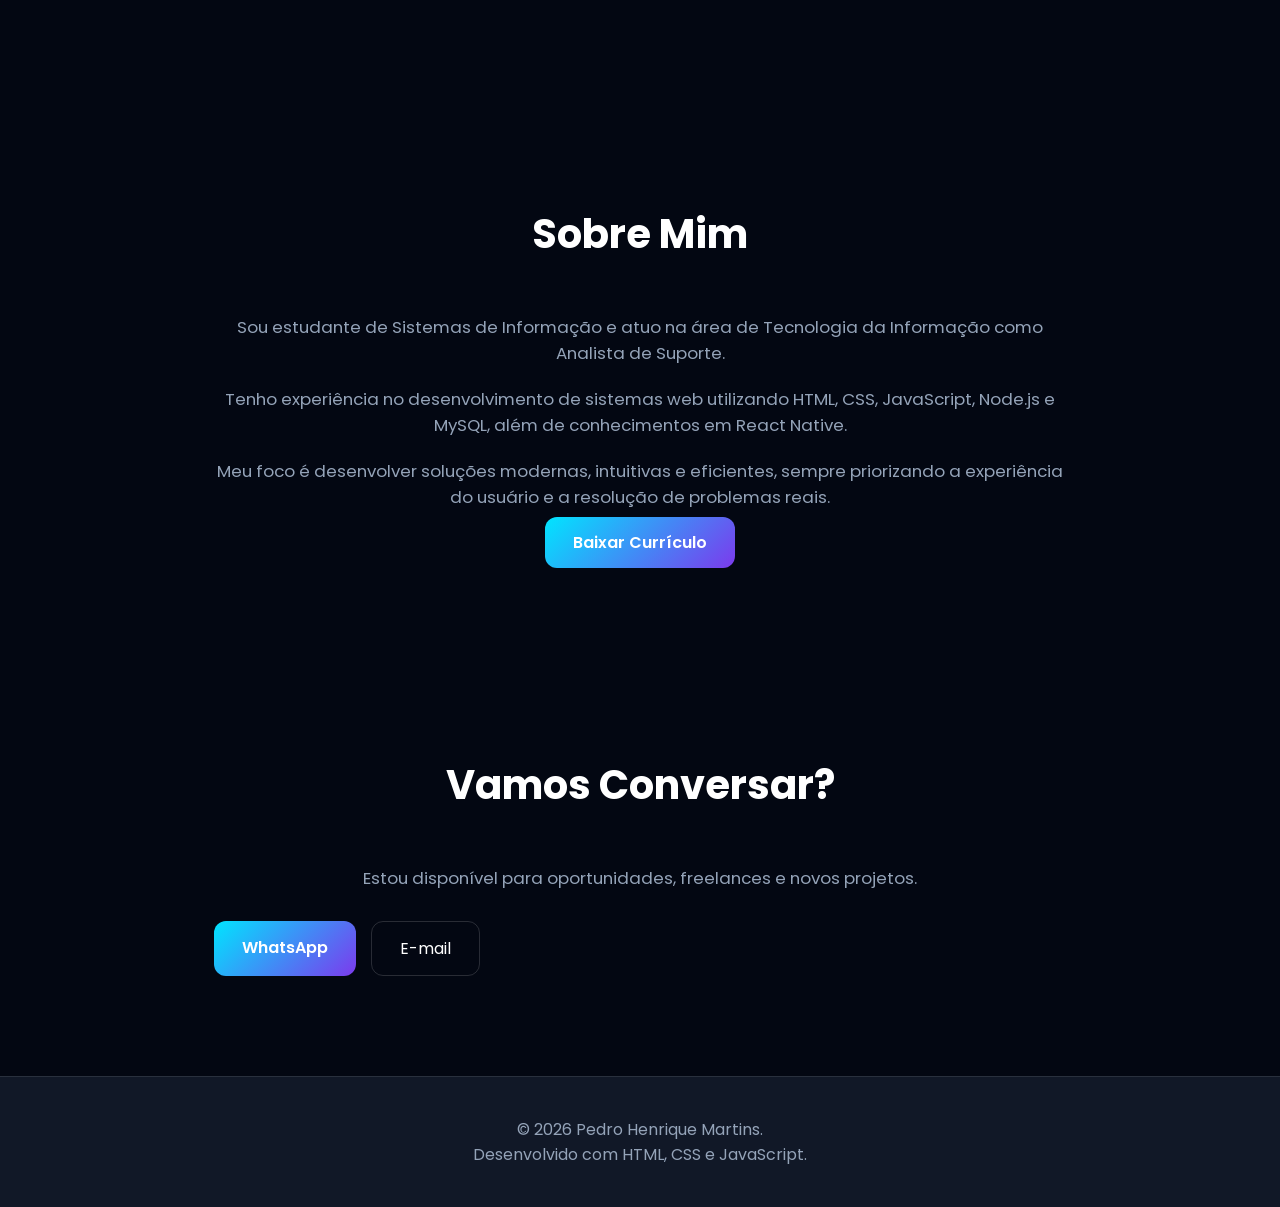
==== commit bdbba595: "Atualizar rotas" ====
--- a/index.html
+++ b/index.html
@@ -7,12 +7,12 @@
     <title>Pedro Henrique Martins | Desenvolvedor Full Stack</title>
     <meta name="description"
         content="Portfólio de Pedro Henrique Martins, Desenvolvedor Full Stack e Analista de Suporte.">
-    <link rel="icon" type="image/png" href="./Imagens/pessoal.png">
+    <link rel="icon" type="image/png" href="pessoal.png">
     <link rel="preconnect" href="https://fonts.googleapis.com">
     <link rel="preconnect" href="https://fonts.gstatic.com" crossorigin>
     <link href="https://fonts.googleapis.com/css2?family=Poppins:wght@300;400;500;600;700;800&display=swap"
         rel="stylesheet">
-    <link rel="stylesheet" href="./CSS/styles.css">
+    <link rel="stylesheet" href="styles.css">
     <link rel="stylesheet" href="https://cdnjs.cloudflare.com/ajax/libs/font-awesome/6.5.2/css/all.min.css">
 </head>
 
@@ -68,7 +68,7 @@
                 </div>
             </div>
             <div class="hero-right">
-                <img src="./Images/Perfil.jpg" alt="Pedro Henrique Martins">
+                <img src="Perfil.jpg" alt="Pedro Henrique Martins">
             </div>
         </div>
     </section>
@@ -97,7 +97,7 @@
 
                 <!-- PETECA -->
                 <div class="projeto-card">
-                    <img src="./Imagens/logo peteca.png" alt="Sistema Campeonato de Peteca">
+                    <img src="logo peteca.png" alt="Sistema Campeonato de Peteca">
                     <h3>Sistema Campeonato de Peteca</h3>
                     <p>
                         Sistema para gerenciamento de campeonatos,
@@ -123,7 +123,7 @@
 
                 <!-- OFICINA -->
                 <div class="projeto-card">
-                    <img src="./Imagens/logo mecanica 2.png" alt="Sistema de Oficina Mecânica">
+                    <img src="logo mecanica 2.png" alt="Sistema de Oficina Mecânica">
                     <h3>Sistema de Oficina Mecânica</h3>
                     <p>
                         Sistema completo para gestão de oficinas,
@@ -151,7 +151,7 @@
 
                 <!-- ORÇAMENTO -->
                 <div class="projeto-card">
-                    <img src="./Imagens/orcamento.png" alt="Sistema de Orçamento">
+                    <img src="orcamento.png" alt="Sistema de Orçamento">
                     <h3>Sistema de Orçamento</h3>
                     <p>
                         Sistema para geração de orçamentos,
@@ -255,7 +255,7 @@
                 Meu foco é desenvolver soluções modernas, intuitivas e eficientes, sempre priorizando a experiência do
                 usuário e a resolução de problemas reais.
             </p>
-            <a href="./PDF/Curriculo Pedro Henrique Martins.pdf" download class="btn-primary">
+            <a href="Curriculo Pedro Henrique Martins.pdf" download class="btn-primary">
                 Baixar Currículo
             </a>
         </div>
@@ -291,7 +291,7 @@
             </p>
         </div>
     </footer>
-    <script src="./JS/script.js"></script>
+    <script src="script.js"></script>
 </body>
 
 </html>
--- a/styles.css
+++ b/styles.css
@@ -0,0 +1,477 @@
+/* ==========================================
+   RESET
+========================================== */
+
+* {
+    margin: 0;
+    padding: 0;
+    box-sizing: border-box;
+}
+
+html {
+    scroll-behavior: smooth;
+}
+
+/* ==========================================
+   VARIÁVEIS
+========================================== */
+:root {
+    --bg: #030712;
+    --bg-secondary: #111827;
+    --card-bg: rgba(255, 255, 255, 0.05);
+    --border: rgba(255, 255, 255, 0.1);
+    --text: #ffffff;
+    --text-secondary: #94a3b8;
+    --primary: #00e5ff;
+    --primary-dark: #00b8d4;
+    --accent: #7c3aed;
+    --container-width: 1200px;
+}
+
+/* ==========================================
+   BODY
+========================================== */
+body {
+    font-family: 'Poppins', sans-serif;
+    background: var(--bg);
+    color: var(--text);
+    overflow-x: hidden;
+}
+
+/* ==========================================
+   CONTAINER
+========================================== */
+.container {
+    max-width: var(--container-width);
+    margin: 0 auto;
+    padding: 0 24px;
+}
+
+/* ==========================================
+   HEADER
+========================================== */
+header {
+    position: fixed;
+    width: 100%;
+    top: 0;
+    z-index: 999;
+    backdrop-filter: blur(20px);
+    background: rgba(3, 7, 18, .75);
+    border-bottom: 1px solid rgba(255, 255, 255, .05);
+}
+
+.header-content {
+    display: flex;
+    justify-content: space-between;
+    align-items: center;
+    min-height: 80px;
+}
+
+header h1 {
+    color: var(--primary);
+    font-size: 1.2rem;
+    font-weight: 700;
+}
+
+nav {
+    display: flex;
+    align-items: center;
+    gap: 20px;
+}
+
+nav a {
+    color: white;
+    text-decoration: none;
+    transition: .3s;
+}
+
+nav a:hover {
+    color: var(--primary);
+}
+
+.cta-button {
+    padding: 10px 20px;
+    border-radius: 12px;
+    background: linear-gradient(135deg,
+            var(--primary),
+            var(--accent));
+
+    color: white !important;
+    font-weight: 600;
+}
+
+/* ==========================================
+   HERO
+========================================== */
+.hero {
+    min-height: 100vh;
+    display: flex;
+    align-items: center;
+    position: relative;
+    overflow: hidden;
+    padding-top: 100px;
+}
+
+.hero-background {
+    position: absolute;
+    width: 700px;
+    height: 700px;
+    background: linear-gradient(45deg,
+            var(--primary),
+            var(--accent));
+    filter: blur(180px);
+    opacity: .25;
+    top: -250px;
+    right: -150px;
+}
+
+.hero-content {
+    display: flex;
+    justify-content: space-between;
+    align-items: center;
+    gap: 60px;
+    position: relative;
+    z-index: 2;
+}
+
+.hero-left {
+    flex: 1;
+}
+
+.badge {
+    display: inline-flex;
+    padding: 10px 18px;
+    border-radius: 999px;
+    border: 1px solid rgba(255, 255, 255, .1);
+    background: rgba(255, 255, 255, .05);
+    margin-bottom: 25px;
+}
+
+.hero-left h1 {
+    font-size: 4rem;
+    line-height: 1.1;
+    margin-bottom: 20px;
+}
+
+.hero-left h1 span {
+    color: var(--primary);
+}
+
+.hero-left p {
+    color: var(--text-secondary);
+    font-size: 1.1rem;
+    max-width: 600px;
+}
+
+.hero-buttons {
+    display: flex;
+    gap: 15px;
+    margin-top: 30px;
+    flex-wrap: wrap;
+}
+
+.btn-primary {
+    text-decoration: none;
+    padding: 14px 28px;
+    border-radius: 12px;
+    background: linear-gradient(135deg,
+            var(--primary),
+            var(--accent));
+
+    color: white;
+    font-weight: 600;
+}
+
+.btn-secondary {
+    text-decoration: none;
+    padding: 14px 28px;
+    border-radius: 12px;
+    border: 1px solid rgba(255, 255, 255, .15);
+    color: white;
+}
+
+.hero-right img {
+    width: 320px;
+    height: 320px;
+    object-fit: cover;
+    border-radius: 50%;
+    border: 4px solid rgba(255, 255, 255, .1);
+    box-shadow: 0 0 80px rgba(0, 229, 255, .25);
+}
+
+.hero-social {
+    margin-top: 30px;
+    display: flex;
+    gap: 20px;
+}
+
+.hero-social a {
+    color: white;
+    font-size: 1.6rem;
+    transition: .3s;
+}
+
+.hero-social a:hover {
+    color: var(--primary);
+    transform: translateY(-3px);
+}
+
+/* ==========================================
+   STATS
+========================================== */
+.stats {
+    display: flex;
+    justify-content: center;
+    gap: 60px;
+    padding: 60px 20px;
+    background: var(--bg-secondary);
+}
+
+.stat {
+    text-align: center;
+}
+
+.stat h2 {
+    font-size: 2.5rem;
+    color: var(--primary);
+}
+
+.stat p {
+    color: var(--text-secondary);
+}
+
+/* ==========================================
+   SEÇÕES
+========================================== */
+section {
+    padding: 100px 0;
+}
+
+section h2 {
+    text-align: center;
+    font-size: 2.5rem;
+    margin-bottom: 50px;
+}
+
+/* ==========================================
+   PROJETOS
+========================================== */
+.projetos-grid {
+    display: grid;
+    grid-template-columns: repeat(auto-fit, minmax(320px, 1fr));
+    gap: 30px;
+}
+
+.projeto-card {
+    background: var(--card-bg);
+    backdrop-filter: blur(20px);
+    border: 1px solid var(--border);
+    border-radius: 24px;
+    overflow: hidden;
+    transition: .4s;
+}
+
+.projeto-card:hover {
+    transform: translateY(-10px);
+    box-shadow: 0 15px 40px rgba(0, 229, 255, .15);
+}
+
+.projeto-card img {
+    width: 100%;
+    height: 280px;
+    object-fit: cover;
+}
+
+.projeto-card h3 {
+    padding: 20px;
+}
+
+.projeto-card p {
+    padding: 0 20px;
+    color: var(--text-secondary);
+}
+
+.projeto-card img {
+    width: 100%;
+    height: 280px;
+    object-fit: contain;
+    background: #0f0f0f;
+    /* ou transparente */
+    padding: 10px;
+}
+
+.tecnologias {
+    padding: 20px;
+}
+
+.tecnologias span {
+    display: inline-block;
+    margin: 5px;
+    padding: 6px 12px;
+    border-radius: 20px;
+    background: rgba(255, 255, 255, .08);
+    color: white;
+    font-size: .85rem;
+}
+
+.project-links {
+    display: flex;
+    gap: 10px;
+    padding: 20px;
+}
+
+.link-demo {
+    text-decoration: none;
+    background: var(--primary);
+    color: #000;
+    padding: 10px 15px;
+    border-radius: 10px;
+    font-weight: 600;
+}
+
+.link-github {
+    text-decoration: none;
+    color: white;
+    border: 1px solid rgba(255, 255, 255, .15);
+    padding: 10px 15px;
+    border-radius: 10px;
+}
+
+/* ==========================================
+   SKILLS
+========================================== */
+.skills-grid {
+    display: grid;
+    grid-template-columns: repeat(auto-fit, minmax(180px, 1fr));
+    gap: 20px;
+}
+
+.skill {
+    background: var(--card-bg);
+    border: 1px solid var(--border);
+    border-radius: 20px;
+    padding: 30px;
+    text-align: center;
+    transition: .3s;
+}
+
+.skill:hover {
+    transform: translateY(-8px);
+    border-color: var(--primary);
+}
+
+.skill i {
+    font-size: 2rem;
+    margin-bottom: 10px;
+    color: var(--primary);
+    display: block;
+}
+
+/* ==========================================
+   EXPERIÊNCIA
+========================================== */
+.timeline {
+    max-width: 900px;
+    margin: auto;
+}
+
+.timeline-card {
+    background: var(--card-bg);
+    border: 1px solid var(--border);
+    border-left: 4px solid var(--primary);
+    border-radius: 20px;
+    padding: 30px;
+    margin-bottom: 20px;
+}
+
+.timeline-card p {
+    color: var(--text-secondary);
+}
+
+/* ==========================================
+   SOBRE
+========================================== */
+.about-content {
+    max-width: 900px;
+    margin: auto;
+    text-align: center;
+}
+
+.about-content p {
+    color: var(--text-secondary);
+    margin-bottom: 20px;
+    font-size: 1.05rem;
+}
+
+/* ==========================================
+   ANIMAÇÕES
+========================================== */
+.hidden-element {
+    opacity: 0;
+    transform: translateY(40px);
+    transition:
+        opacity .8s ease,
+        transform .8s ease;
+}
+
+.show {
+    opacity: 1;
+    transform: translateY(0);
+}
+
+nav a.active {
+    color: var(--primary);
+}
+
+/* ==========================================
+   FOOTER
+========================================== */
+footer {
+    padding: 40px 20px;
+    text-align: center;
+    border-top: 1px solid var(--border);
+    background: var(--bg-secondary);
+}
+
+footer p {
+    color: var(--text-secondary);
+}
+
+/* ==========================================
+   RESPONSIVO
+========================================== */
+@media (max-width: 768px) {
+
+    .header-content {
+        flex-direction: column;
+        padding: 20px 0;
+    }
+
+    nav {
+        flex-wrap: wrap;
+        justify-content: center;
+    }
+
+    .hero-content {
+        flex-direction: column;
+        text-align: center;
+    }
+
+    .hero-left h1 {
+        font-size: 2.6rem;
+    }
+
+    .hero-right img {
+        width: 220px;
+        height: 220px;
+    }
+
+    .stats {
+        flex-direction: column;
+        gap: 20px;
+    }
+
+    .project-links {
+        flex-direction: column;
+    }
+}
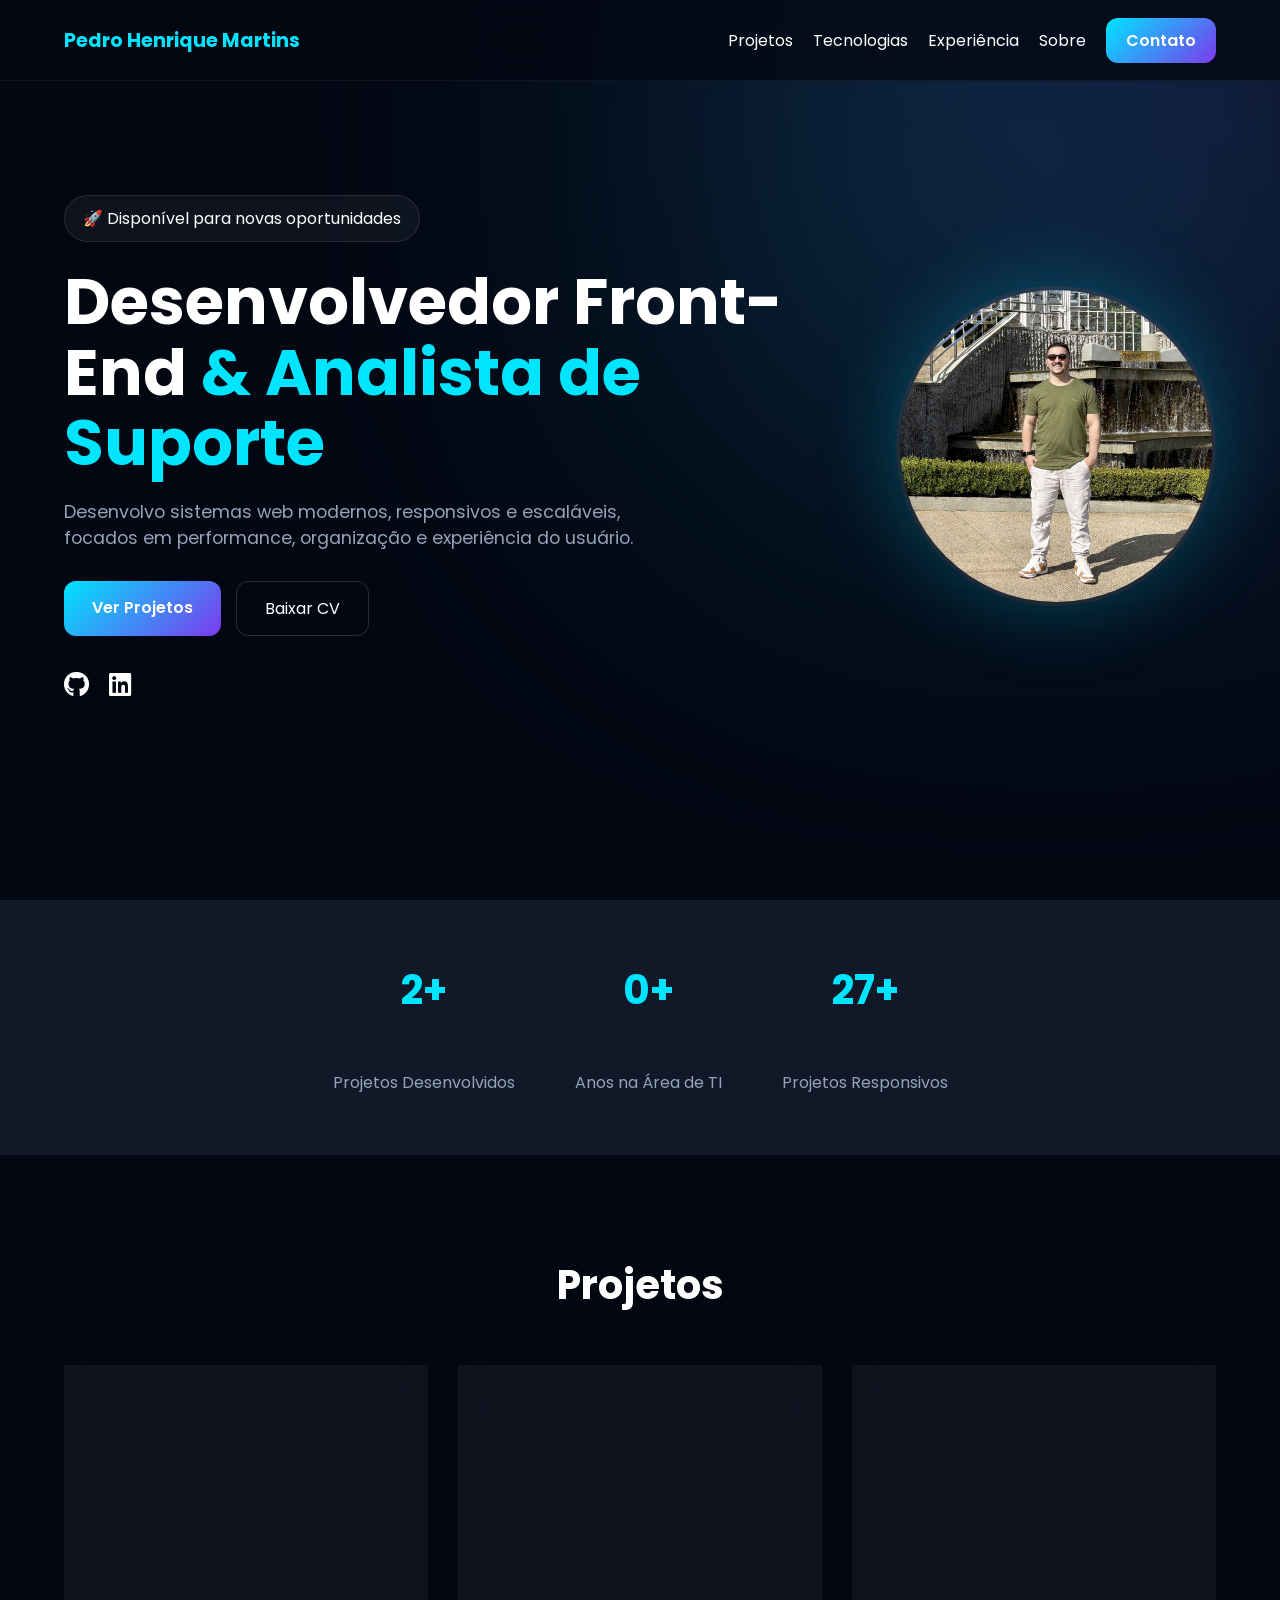
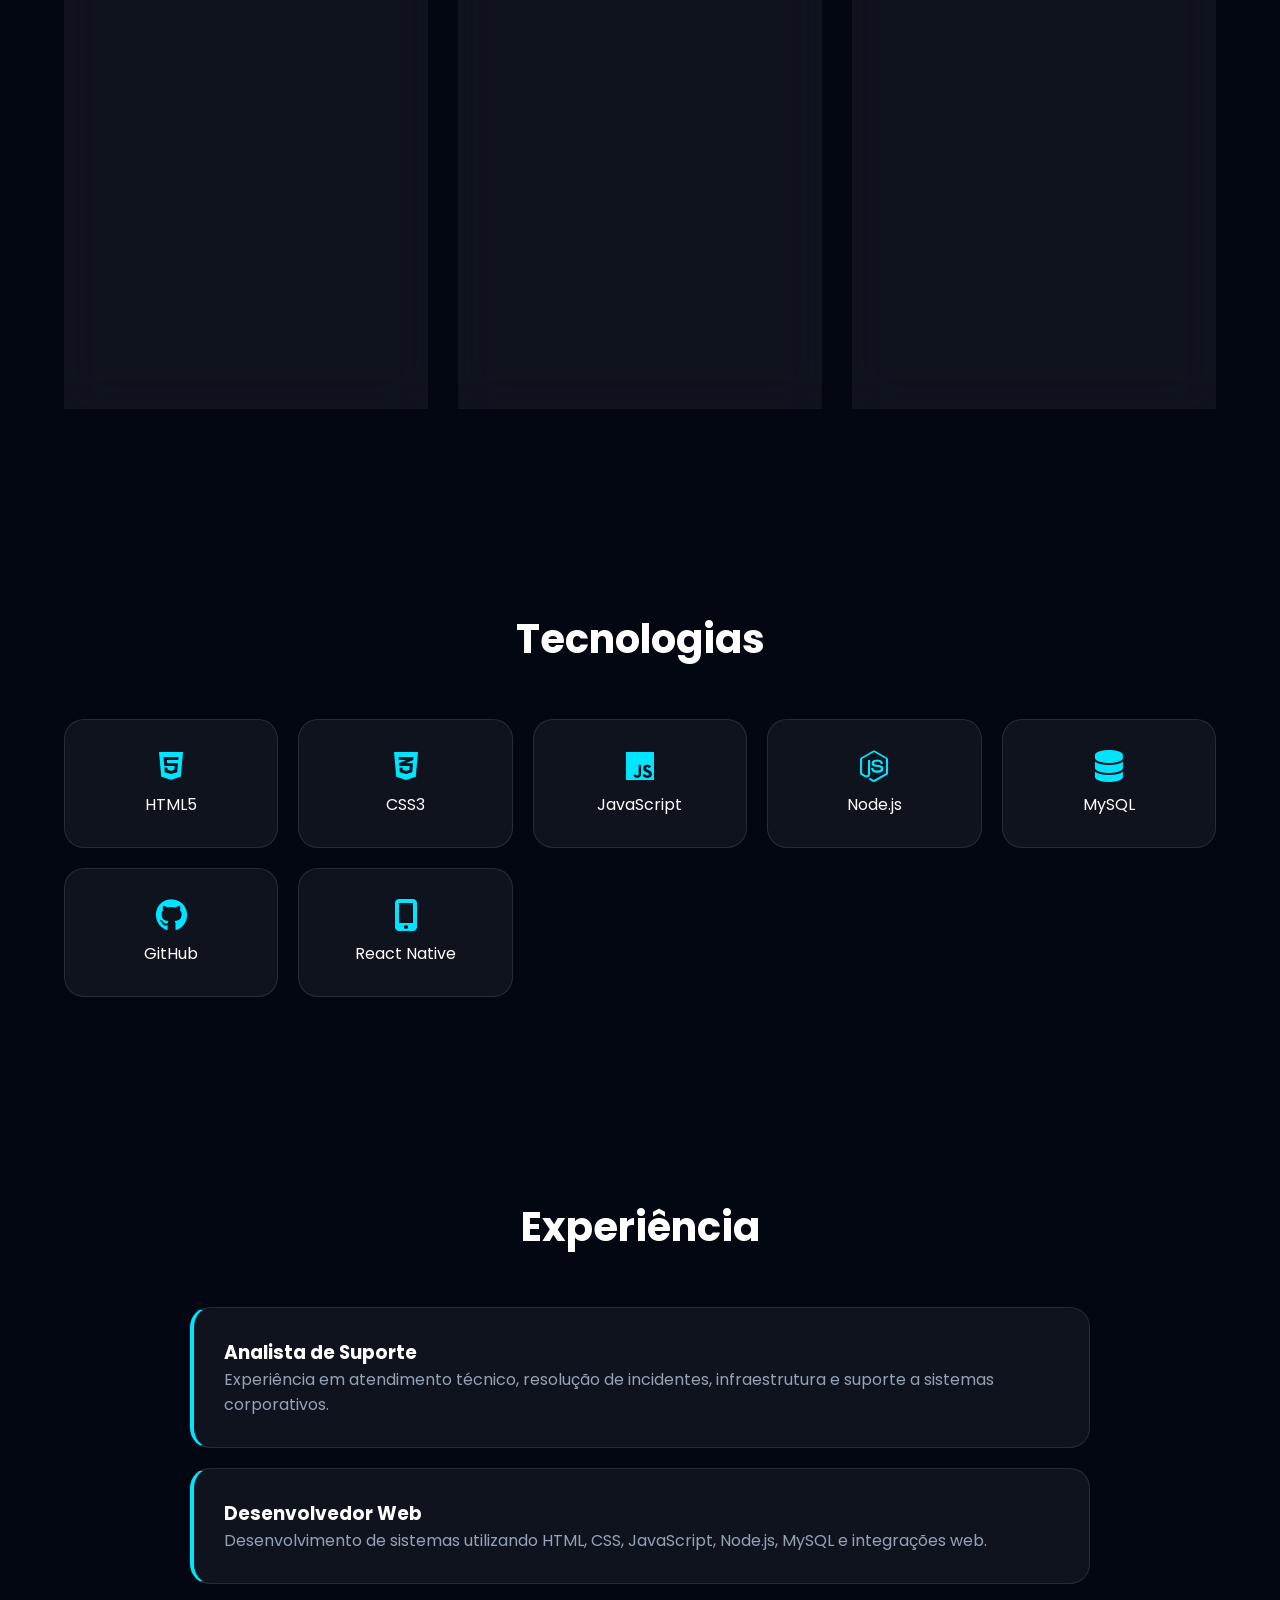
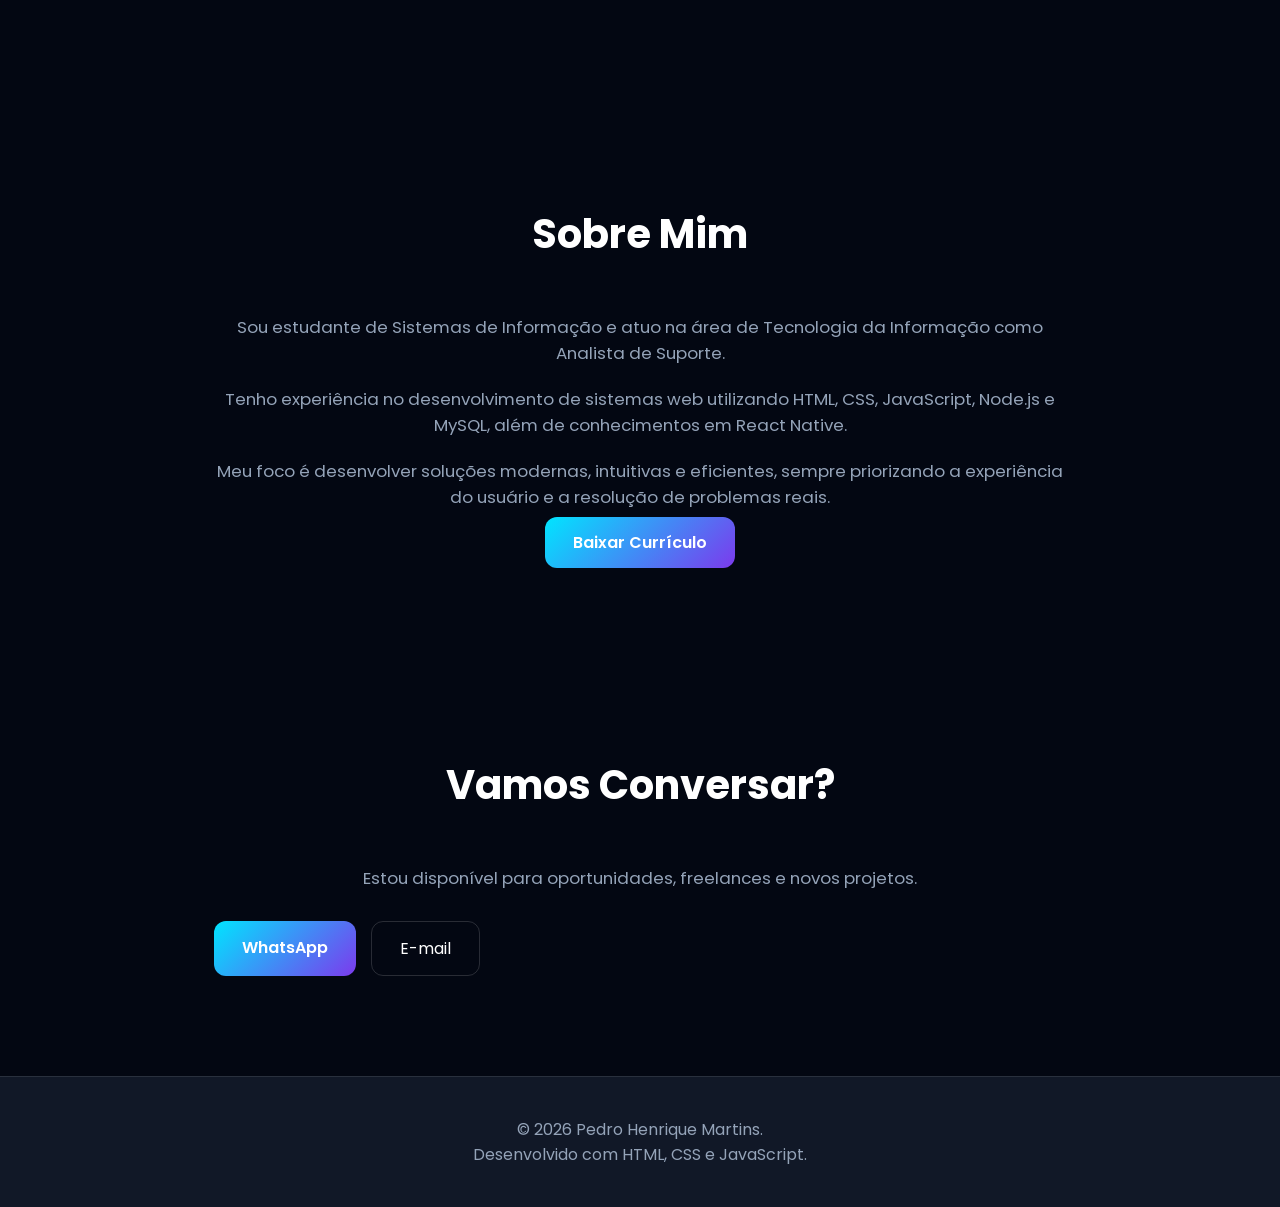
==== commit ef225c56: "Novas Rotas" ====
--- a/index.html
+++ b/index.html
@@ -7,12 +7,12 @@
     <title>Pedro Henrique Martins | Desenvolvedor Full Stack</title>
     <meta name="description"
         content="Portfólio de Pedro Henrique Martins, Desenvolvedor Full Stack e Analista de Suporte.">
-    <link rel="icon" type="image/png" href="pessoal.png">
+    <link rel="icon" type="image/png" href="./Imagens/pessoal.png">
     <link rel="preconnect" href="https://fonts.googleapis.com">
     <link rel="preconnect" href="https://fonts.gstatic.com" crossorigin>
     <link href="https://fonts.googleapis.com/css2?family=Poppins:wght@300;400;500;600;700;800&display=swap"
         rel="stylesheet">
-    <link rel="stylesheet" href="styles.css">
+    <link rel="stylesheet" href="./CSS/styles.css">
     <link rel="stylesheet" href="https://cdnjs.cloudflare.com/ajax/libs/font-awesome/6.5.2/css/all.min.css">
 </head>
 
@@ -54,7 +54,7 @@
                     <a href="#projetos" class="btn-primary">
                         Ver Projetos
                     </a>
-                    <a href="Curriculo Pedro Henrique Martins.pdf" download class="btn-secondary">
+                    <a href="./PDF/Curriculo Pedro Henrique Martins.pdf" download class="btn-secondary">
                         Baixar CV
                     </a>
                 </div>
@@ -68,7 +68,7 @@
                 </div>
             </div>
             <div class="hero-right">
-                <img src="Perfil.jpg" alt="Pedro Henrique Martins">
+                <img src="./Imagens/Perfil.jpg" alt="Pedro Henrique Martins">
             </div>
         </div>
     </section>
@@ -97,7 +97,7 @@
 
                 <!-- PETECA -->
                 <div class="projeto-card">
-                    <img src="logo peteca.png" alt="Sistema Campeonato de Peteca">
+                    <img src="./Imagens/logo peteca.png" alt="Sistema Campeonato de Peteca">
                     <h3>Sistema Campeonato de Peteca</h3>
                     <p>
                         Sistema para gerenciamento de campeonatos,
@@ -123,7 +123,7 @@
 
                 <!-- OFICINA -->
                 <div class="projeto-card">
-                    <img src="logo mecanica 2.png" alt="Sistema de Oficina Mecânica">
+                    <img src="./Imagens/logo mecanica 2.png" alt="Sistema de Oficina Mecânica">
                     <h3>Sistema de Oficina Mecânica</h3>
                     <p>
                         Sistema completo para gestão de oficinas,
@@ -151,7 +151,7 @@
 
                 <!-- ORÇAMENTO -->
                 <div class="projeto-card">
-                    <img src="orcamento.png" alt="Sistema de Orçamento">
+                    <img src="./Imagens/orcamento.png" alt="Sistema de Orçamento">
                     <h3>Sistema de Orçamento</h3>
                     <p>
                         Sistema para geração de orçamentos,
@@ -255,7 +255,7 @@
                 Meu foco é desenvolver soluções modernas, intuitivas e eficientes, sempre priorizando a experiência do
                 usuário e a resolução de problemas reais.
             </p>
-            <a href="Curriculo Pedro Henrique Martins.pdf" download class="btn-primary">
+            <a href="./PDF/Curriculo Pedro Henrique Martins.pdf" download class="btn-primary">
                 Baixar Currículo
             </a>
         </div>
@@ -291,7 +291,7 @@
             </p>
         </div>
     </footer>
-    <script src="script.js"></script>
+    <script src="./JS/script.js"></script>
 </body>
 
 </html>
--- a/CSS/styles.css
+++ b/CSS/styles.css
@@ -0,0 +1,477 @@
+/* ==========================================
+   RESET
+========================================== */
+
+* {
+    margin: 0;
+    padding: 0;
+    box-sizing: border-box;
+}
+
+html {
+    scroll-behavior: smooth;
+}
+
+/* ==========================================
+   VARIÁVEIS
+========================================== */
+:root {
+    --bg: #030712;
+    --bg-secondary: #111827;
+    --card-bg: rgba(255, 255, 255, 0.05);
+    --border: rgba(255, 255, 255, 0.1);
+    --text: #ffffff;
+    --text-secondary: #94a3b8;
+    --primary: #00e5ff;
+    --primary-dark: #00b8d4;
+    --accent: #7c3aed;
+    --container-width: 1200px;
+}
+
+/* ==========================================
+   BODY
+========================================== */
+body {
+    font-family: 'Poppins', sans-serif;
+    background: var(--bg);
+    color: var(--text);
+    overflow-x: hidden;
+}
+
+/* ==========================================
+   CONTAINER
+========================================== */
+.container {
+    max-width: var(--container-width);
+    margin: 0 auto;
+    padding: 0 24px;
+}
+
+/* ==========================================
+   HEADER
+========================================== */
+header {
+    position: fixed;
+    width: 100%;
+    top: 0;
+    z-index: 999;
+    backdrop-filter: blur(20px);
+    background: rgba(3, 7, 18, .75);
+    border-bottom: 1px solid rgba(255, 255, 255, .05);
+}
+
+.header-content {
+    display: flex;
+    justify-content: space-between;
+    align-items: center;
+    min-height: 80px;
+}
+
+header h1 {
+    color: var(--primary);
+    font-size: 1.2rem;
+    font-weight: 700;
+}
+
+nav {
+    display: flex;
+    align-items: center;
+    gap: 20px;
+}
+
+nav a {
+    color: white;
+    text-decoration: none;
+    transition: .3s;
+}
+
+nav a:hover {
+    color: var(--primary);
+}
+
+.cta-button {
+    padding: 10px 20px;
+    border-radius: 12px;
+    background: linear-gradient(135deg,
+            var(--primary),
+            var(--accent));
+
+    color: white !important;
+    font-weight: 600;
+}
+
+/* ==========================================
+   HERO
+========================================== */
+.hero {
+    min-height: 100vh;
+    display: flex;
+    align-items: center;
+    position: relative;
+    overflow: hidden;
+    padding-top: 100px;
+}
+
+.hero-background {
+    position: absolute;
+    width: 700px;
+    height: 700px;
+    background: linear-gradient(45deg,
+            var(--primary),
+            var(--accent));
+    filter: blur(180px);
+    opacity: .25;
+    top: -250px;
+    right: -150px;
+}
+
+.hero-content {
+    display: flex;
+    justify-content: space-between;
+    align-items: center;
+    gap: 60px;
+    position: relative;
+    z-index: 2;
+}
+
+.hero-left {
+    flex: 1;
+}
+
+.badge {
+    display: inline-flex;
+    padding: 10px 18px;
+    border-radius: 999px;
+    border: 1px solid rgba(255, 255, 255, .1);
+    background: rgba(255, 255, 255, .05);
+    margin-bottom: 25px;
+}
+
+.hero-left h1 {
+    font-size: 4rem;
+    line-height: 1.1;
+    margin-bottom: 20px;
+}
+
+.hero-left h1 span {
+    color: var(--primary);
+}
+
+.hero-left p {
+    color: var(--text-secondary);
+    font-size: 1.1rem;
+    max-width: 600px;
+}
+
+.hero-buttons {
+    display: flex;
+    gap: 15px;
+    margin-top: 30px;
+    flex-wrap: wrap;
+}
+
+.btn-primary {
+    text-decoration: none;
+    padding: 14px 28px;
+    border-radius: 12px;
+    background: linear-gradient(135deg,
+            var(--primary),
+            var(--accent));
+
+    color: white;
+    font-weight: 600;
+}
+
+.btn-secondary {
+    text-decoration: none;
+    padding: 14px 28px;
+    border-radius: 12px;
+    border: 1px solid rgba(255, 255, 255, .15);
+    color: white;
+}
+
+.hero-right img {
+    width: 320px;
+    height: 320px;
+    object-fit: cover;
+    border-radius: 50%;
+    border: 4px solid rgba(255, 255, 255, .1);
+    box-shadow: 0 0 80px rgba(0, 229, 255, .25);
+}
+
+.hero-social {
+    margin-top: 30px;
+    display: flex;
+    gap: 20px;
+}
+
+.hero-social a {
+    color: white;
+    font-size: 1.6rem;
+    transition: .3s;
+}
+
+.hero-social a:hover {
+    color: var(--primary);
+    transform: translateY(-3px);
+}
+
+/* ==========================================
+   STATS
+========================================== */
+.stats {
+    display: flex;
+    justify-content: center;
+    gap: 60px;
+    padding: 60px 20px;
+    background: var(--bg-secondary);
+}
+
+.stat {
+    text-align: center;
+}
+
+.stat h2 {
+    font-size: 2.5rem;
+    color: var(--primary);
+}
+
+.stat p {
+    color: var(--text-secondary);
+}
+
+/* ==========================================
+   SEÇÕES
+========================================== */
+section {
+    padding: 100px 0;
+}
+
+section h2 {
+    text-align: center;
+    font-size: 2.5rem;
+    margin-bottom: 50px;
+}
+
+/* ==========================================
+   PROJETOS
+========================================== */
+.projetos-grid {
+    display: grid;
+    grid-template-columns: repeat(auto-fit, minmax(320px, 1fr));
+    gap: 30px;
+}
+
+.projeto-card {
+    background: var(--card-bg);
+    backdrop-filter: blur(20px);
+    border: 1px solid var(--border);
+    border-radius: 24px;
+    overflow: hidden;
+    transition: .4s;
+}
+
+.projeto-card:hover {
+    transform: translateY(-10px);
+    box-shadow: 0 15px 40px rgba(0, 229, 255, .15);
+}
+
+.projeto-card img {
+    width: 100%;
+    height: 280px;
+    object-fit: cover;
+}
+
+.projeto-card h3 {
+    padding: 20px;
+}
+
+.projeto-card p {
+    padding: 0 20px;
+    color: var(--text-secondary);
+}
+
+.projeto-card img {
+    width: 100%;
+    height: 280px;
+    object-fit: contain;
+    background: #0f0f0f;
+    /* ou transparente */
+    padding: 10px;
+}
+
+.tecnologias {
+    padding: 20px;
+}
+
+.tecnologias span {
+    display: inline-block;
+    margin: 5px;
+    padding: 6px 12px;
+    border-radius: 20px;
+    background: rgba(255, 255, 255, .08);
+    color: white;
+    font-size: .85rem;
+}
+
+.project-links {
+    display: flex;
+    gap: 10px;
+    padding: 20px;
+}
+
+.link-demo {
+    text-decoration: none;
+    background: var(--primary);
+    color: #000;
+    padding: 10px 15px;
+    border-radius: 10px;
+    font-weight: 600;
+}
+
+.link-github {
+    text-decoration: none;
+    color: white;
+    border: 1px solid rgba(255, 255, 255, .15);
+    padding: 10px 15px;
+    border-radius: 10px;
+}
+
+/* ==========================================
+   SKILLS
+========================================== */
+.skills-grid {
+    display: grid;
+    grid-template-columns: repeat(auto-fit, minmax(180px, 1fr));
+    gap: 20px;
+}
+
+.skill {
+    background: var(--card-bg);
+    border: 1px solid var(--border);
+    border-radius: 20px;
+    padding: 30px;
+    text-align: center;
+    transition: .3s;
+}
+
+.skill:hover {
+    transform: translateY(-8px);
+    border-color: var(--primary);
+}
+
+.skill i {
+    font-size: 2rem;
+    margin-bottom: 10px;
+    color: var(--primary);
+    display: block;
+}
+
+/* ==========================================
+   EXPERIÊNCIA
+========================================== */
+.timeline {
+    max-width: 900px;
+    margin: auto;
+}
+
+.timeline-card {
+    background: var(--card-bg);
+    border: 1px solid var(--border);
+    border-left: 4px solid var(--primary);
+    border-radius: 20px;
+    padding: 30px;
+    margin-bottom: 20px;
+}
+
+.timeline-card p {
+    color: var(--text-secondary);
+}
+
+/* ==========================================
+   SOBRE
+========================================== */
+.about-content {
+    max-width: 900px;
+    margin: auto;
+    text-align: center;
+}
+
+.about-content p {
+    color: var(--text-secondary);
+    margin-bottom: 20px;
+    font-size: 1.05rem;
+}
+
+/* ==========================================
+   ANIMAÇÕES
+========================================== */
+.hidden-element {
+    opacity: 0;
+    transform: translateY(40px);
+    transition:
+        opacity .8s ease,
+        transform .8s ease;
+}
+
+.show {
+    opacity: 1;
+    transform: translateY(0);
+}
+
+nav a.active {
+    color: var(--primary);
+}
+
+/* ==========================================
+   FOOTER
+========================================== */
+footer {
+    padding: 40px 20px;
+    text-align: center;
+    border-top: 1px solid var(--border);
+    background: var(--bg-secondary);
+}
+
+footer p {
+    color: var(--text-secondary);
+}
+
+/* ==========================================
+   RESPONSIVO
+========================================== */
+@media (max-width: 768px) {
+
+    .header-content {
+        flex-direction: column;
+        padding: 20px 0;
+    }
+
+    nav {
+        flex-wrap: wrap;
+        justify-content: center;
+    }
+
+    .hero-content {
+        flex-direction: column;
+        text-align: center;
+    }
+
+    .hero-left h1 {
+        font-size: 2.6rem;
+    }
+
+    .hero-right img {
+        width: 220px;
+        height: 220px;
+    }
+
+    .stats {
+        flex-direction: column;
+        gap: 20px;
+    }
+
+    .project-links {
+        flex-direction: column;
+    }
+}
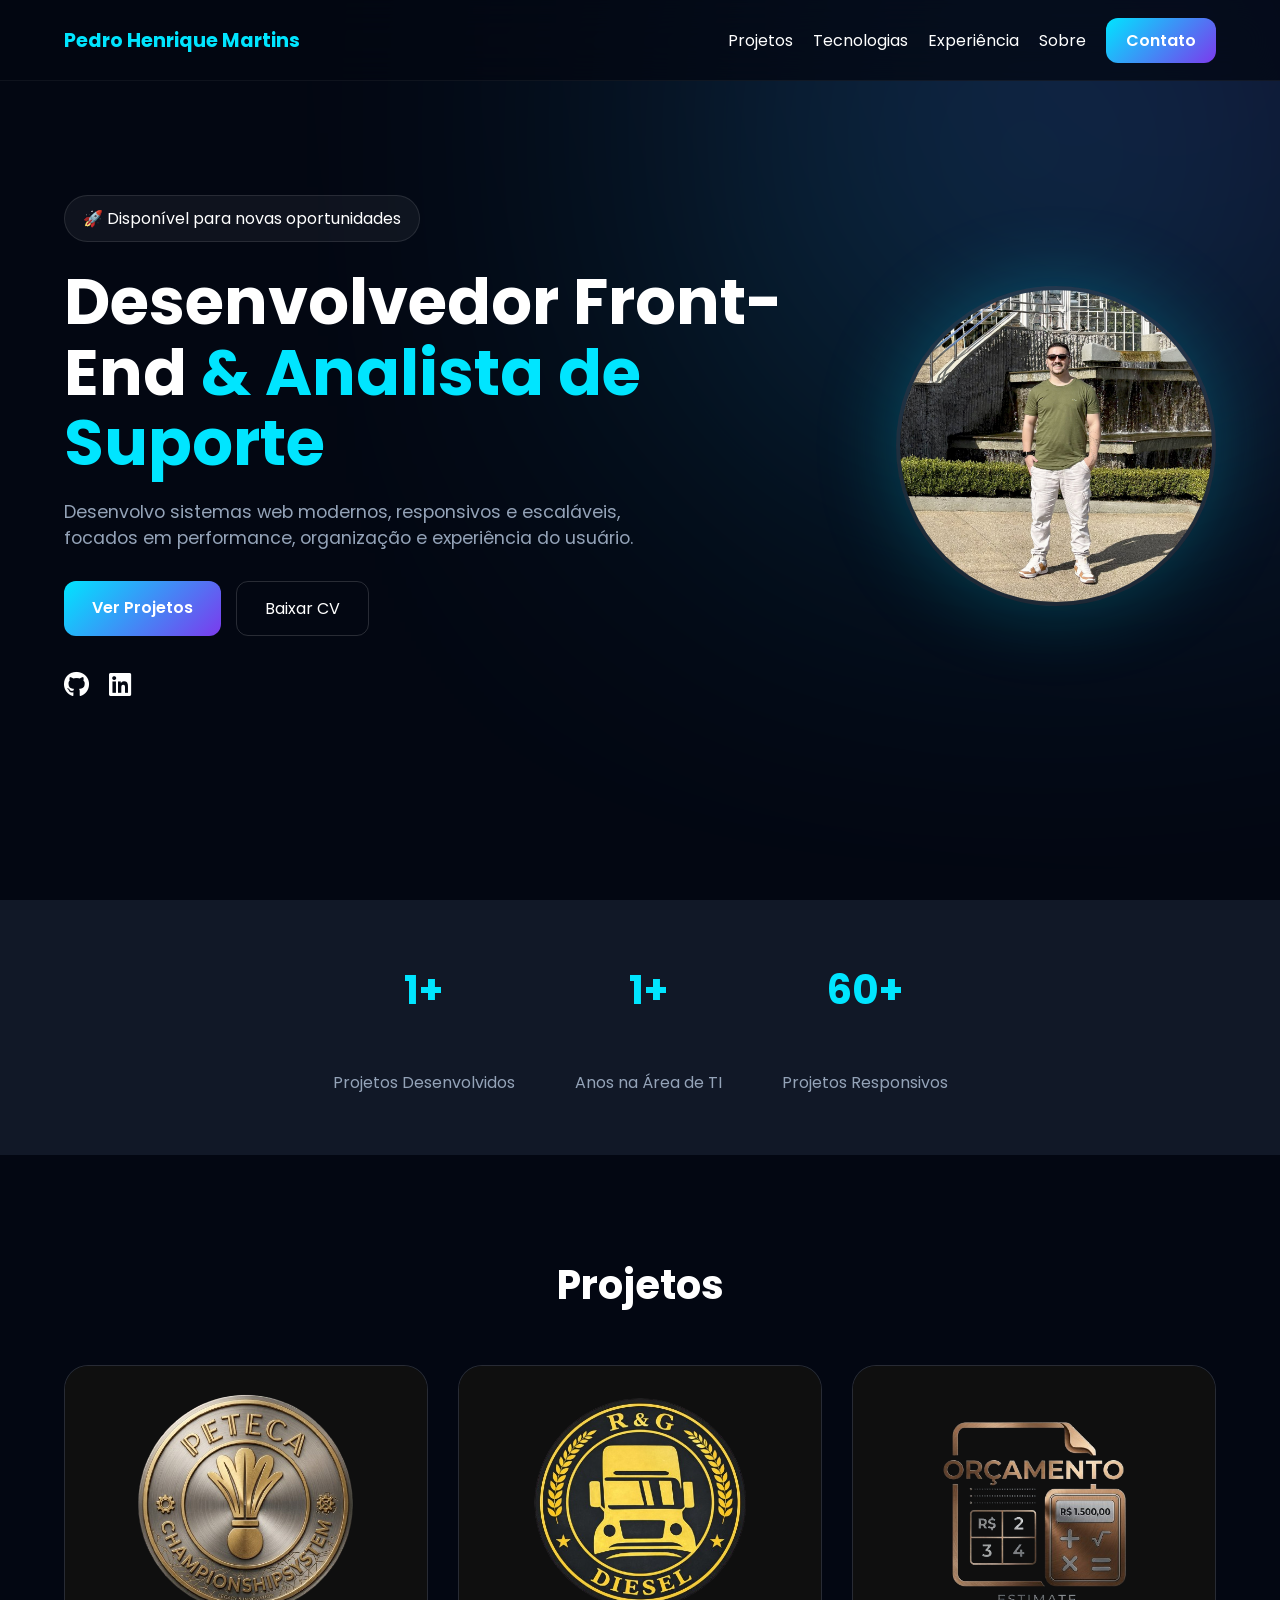
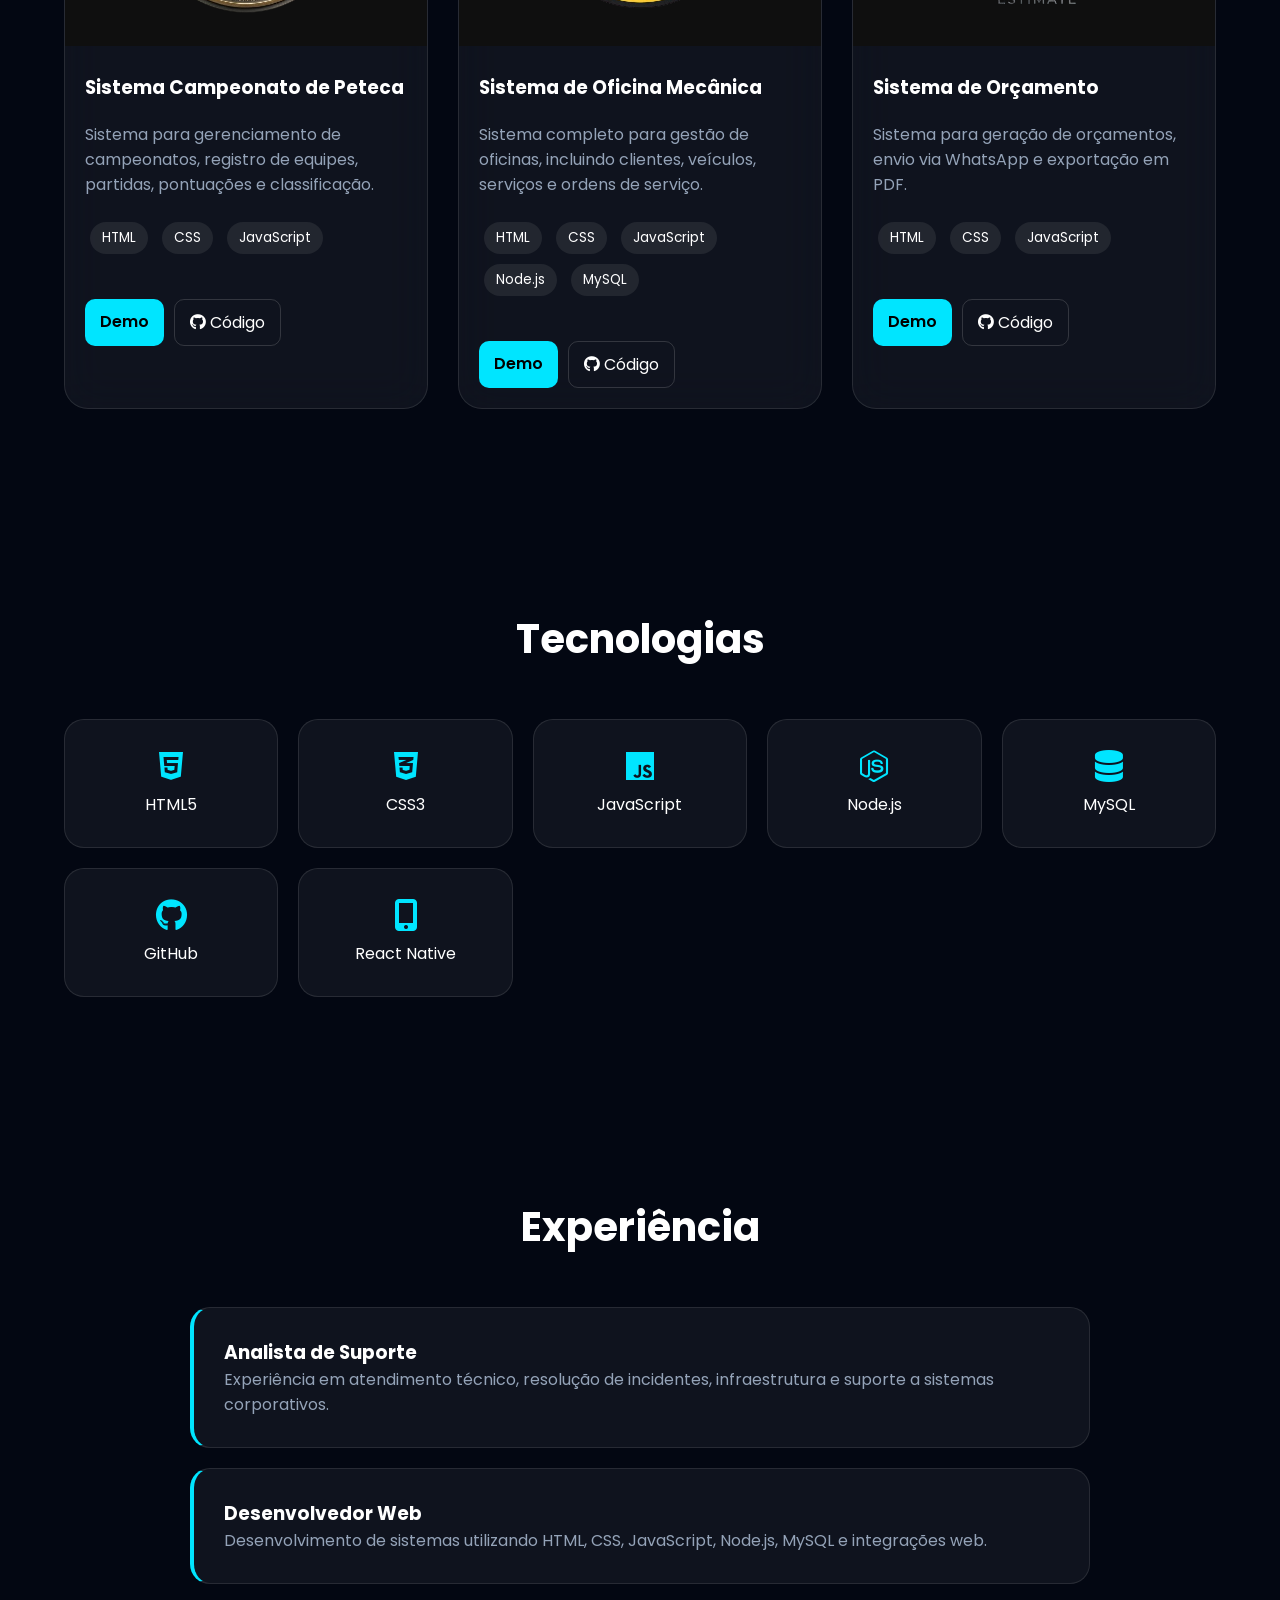
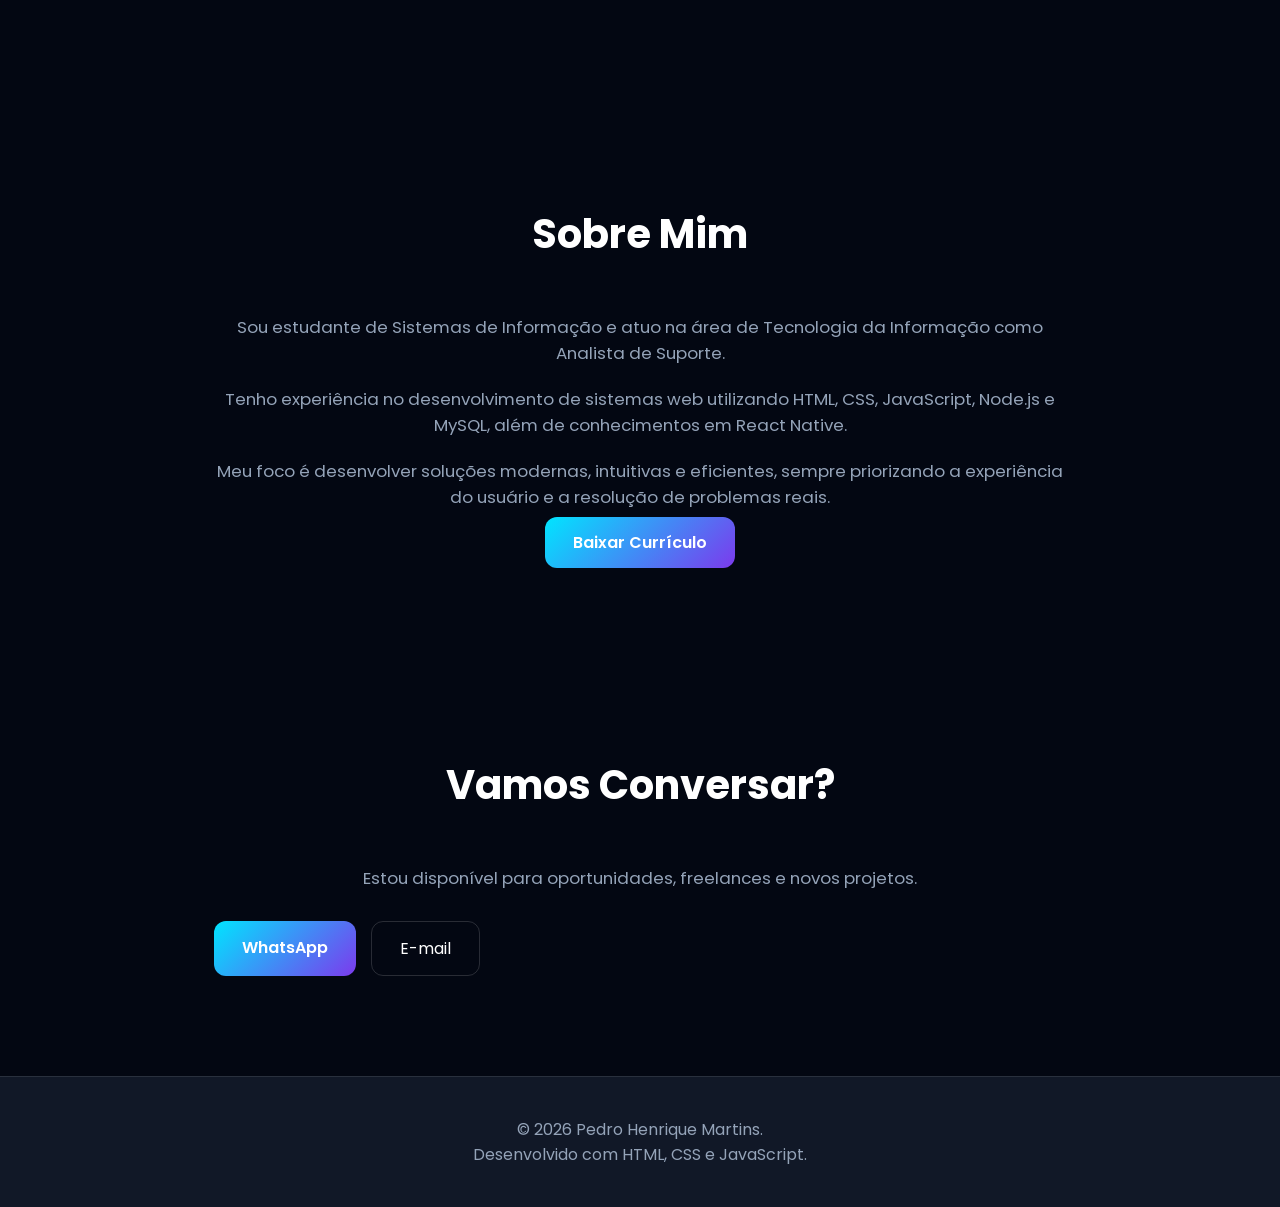
==== commit 51f0fd24: "Número de projetos atualizado" ====
--- a/index.html
+++ b/index.html
@@ -4,9 +4,9 @@
 <head>
     <meta charset="UTF-8">
     <meta name="viewport" content="width=device-width, initial-scale=1.0">
-    <title>Pedro Henrique Martins | Desenvolvedor Full Stack</title>
+    <title>Pedro Henrique Martins | Desenvolvedor Front-End</title>
     <meta name="description"
-        content="Portfólio de Pedro Henrique Martins, Desenvolvedor Full Stack e Analista de Suporte.">
+        content="Portfólio de Pedro Henrique Martins, Desenvolvedor Front-End e Analista de Suporte.">
     <link rel="icon" type="image/png" href="./Imagens/pessoal.png">
     <link rel="preconnect" href="https://fonts.googleapis.com">
     <link rel="preconnect" href="https://fonts.gstatic.com" crossorigin>
@@ -76,7 +76,7 @@
     <!-- ESTATÍSTICAS -->
     <section class="stats">
         <div class="stat">
-            <h2>10+</h2>
+            <h2>3+</h2>
             <p>Projetos Desenvolvidos</p>
         </div>
         <div class="stat">
